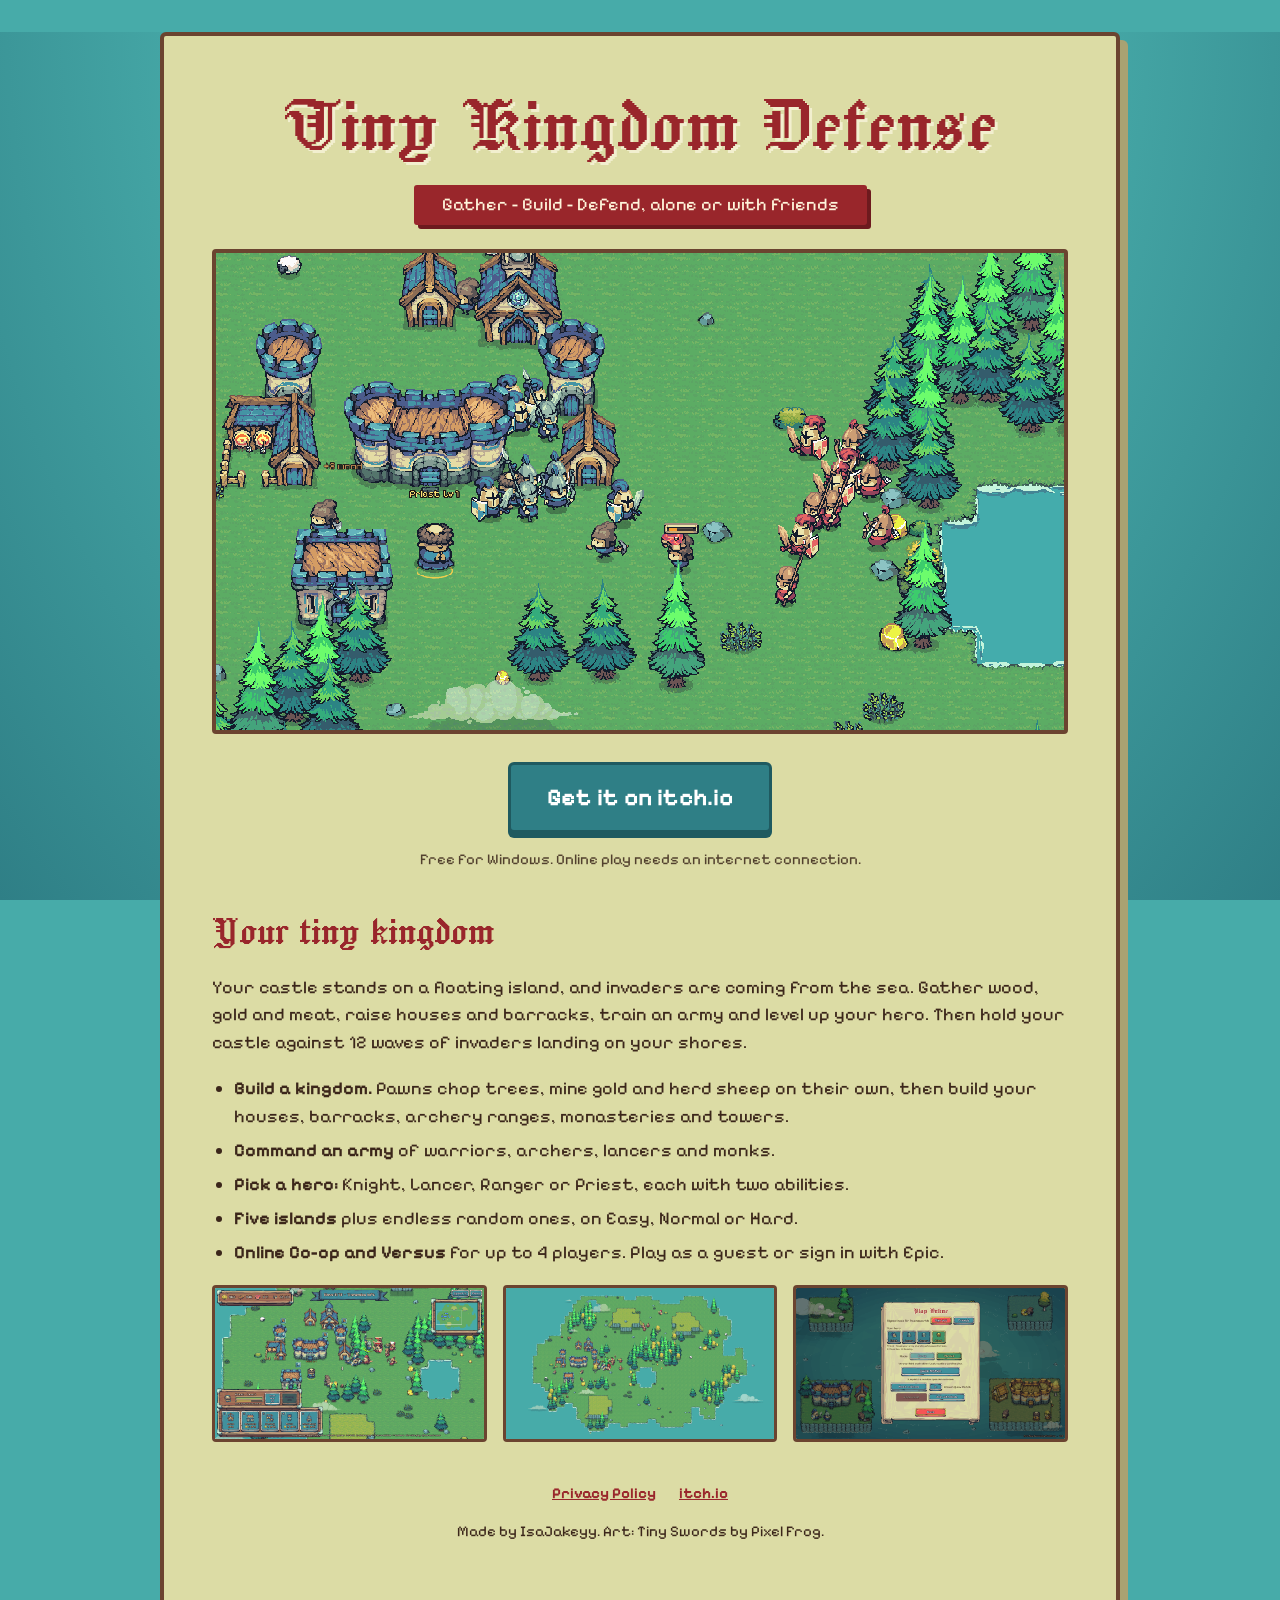
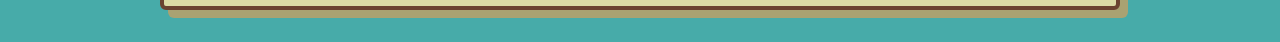
==== index.html @ abd17a8c "Add files via upload" ====
<!doctype html>
<html lang="en">
<head>
	<meta charset="utf-8">
	<meta name="viewport" content="width=device-width, initial-scale=1">
	<title>Tiny Kingdom Defense</title>
	<meta name="description" content="Gather, build and defend your island castle against waves of invaders, alone or with friends. A pixel-art castle defense game for Windows.">
	<link rel="icon" href="favicon.ico">
	<link rel="preconnect" href="https://fonts.googleapis.com">
	<link rel="preconnect" href="https://fonts.gstatic.com" crossorigin>
	<link href="https://fonts.googleapis.com/css2?family=Jacquard+24&family=Pixelify+Sans:wght@400;700&display=swap" rel="stylesheet">
	<link rel="stylesheet" href="style.css">
</head>
<body>
<main class="scroll">
	<h1>Tiny Kingdom Defense</h1>
	<span class="ribbon">Gather - Build - Defend, alone or with friends</span>

	<img class="hero" src="images/gameplay.gif" width="960" height="540" alt="Blue soldiers and red invaders clash next to a castle on a grassy island">

	<div class="cta">
		<a class="button" href="https://isajakeyy.itch.io/tiny-kingdom-defense">Get it on itch.io</a>
		<p class="small">Free for Windows. Online play needs an internet connection.</p>
	</div>

	<h2>Your tiny kingdom</h2>
	<p>Your castle stands on a floating island, and invaders are coming from the sea. Gather wood, gold and meat,
	raise houses and barracks, train an army and level up your hero. Then hold your castle against 12 waves of
	invaders landing on your shores.</p>
	<ul>
		<li><strong>Build a kingdom.</strong> Pawns chop trees, mine gold and herd sheep on their own, then build your houses, barracks, archery ranges, monasteries and towers.</li>
		<li><strong>Command an army</strong> of warriors, archers, lancers and monks.</li>
		<li><strong>Pick a hero:</strong> Knight, Lancer, Ranger or Priest, each with two abilities.</li>
		<li><strong>Five islands</strong> plus endless random ones, on Easy, Normal or Hard.</li>
		<li><strong>Online Co-op and Versus</strong> for up to 4 players. Play as a guest or sign in with Epic.</li>
	</ul>

	<div class="shots">
		<img src="images/battle.png" width="1920" height="1080" alt="A built-up base fighting off a wave">
		<img src="images/island.png" width="1920" height="1080" alt="A whole island seen from above">
		<img src="images/online.png" width="1920" height="1080" alt="The Play Online menu">
	</div>

	<footer>
		<a href="privacy.html">Privacy Policy</a>
		<a href="https://isajakeyy.itch.io/tiny-kingdom-defense">itch.io</a>
		<p>Made by IsaJakeyy. Art: Tiny Swords by Pixel Frog.</p>
	</footer>
</main>
</body>
</html>
---- style.css ----
/* Tiny Kingdom Defense website. Colours match the game and the itch.io page. */
:root {
	--sea: #47aba9;
	--sea-deep: #2f7f86;
	--parchment: #dcdca5;
	--parchment-dark: #a9a272;
	--ink: #3b261a;
	--red: #99262b;
	--wood: #6b4430;
}
* { box-sizing: border-box; }
html { background: var(--sea); }
body {
	margin: 0;
	background: radial-gradient(ellipse at top, #5bbcb9 0%, var(--sea) 45%, var(--sea-deep) 100%) fixed;
	color: var(--ink);
	font: 18px/1.55 "Pixelify Sans", system-ui, sans-serif;
	min-height: 100vh;
}
.scroll {
	max-width: 960px;
	margin: 32px auto;
	padding: 40px 48px 48px;
	background: var(--parchment);
	border: 4px solid var(--wood);
	border-radius: 6px;
	box-shadow: 8px 8px 0 var(--parchment-dark), 0 0 0 4px var(--parchment) inset;
}
@media (max-width: 1000px) { .scroll { margin: 16px; padding: 24px 20px 32px; } }
h1, h2 {
	font-family: "Jacquard 24", Georgia, serif;
	font-weight: 400;
	color: var(--red);
	line-height: 1.1;
	margin: 0 0 12px;
}
h1 { font-size: clamp(48px, 9vw, 88px); text-align: center; text-shadow: 3px 3px 0 #f2efcf; }
h2 { font-size: 44px; margin-top: 36px; }
h3 { color: var(--red); margin: 24px 0 6px; font-size: 20px; }
.ribbon {
	display: block;
	width: fit-content;
	margin: 0 auto 24px;
	padding: 6px 28px;
	background: var(--red);
	color: #fff6dc;
	border-radius: 3px;
	box-shadow: 4px 4px 0 #6d1a1e;
	text-align: center;
}
a { color: var(--red); font-weight: 700; }
a:hover { color: #c0333a; }
.hero { display: block; width: 100%; height: auto; border: 4px solid var(--wood); border-radius: 4px; image-rendering: pixelated; }
.cta { text-align: center; margin: 28px 0 8px; }
.button {
	display: inline-block;
	padding: 14px 36px;
	background: var(--sea-deep);
	color: #fff;
	text-decoration: none;
	font-size: 24px;
	border: 3px solid #1f5a60;
	border-radius: 6px;
	box-shadow: 0 5px 0 #1f5a60;
}
.button:hover { background: #3a9097; color: #fff; }
.small { font-size: 15px; opacity: 0.85; }
ul { padding-left: 22px; }
li { margin: 6px 0; }
.shots { display: grid; grid-template-columns: repeat(auto-fit, minmax(260px, 1fr)); gap: 16px; margin-top: 16px; }
.shots img { width: 100%; height: auto; border: 3px solid var(--wood); border-radius: 4px; }
footer { text-align: center; margin-top: 40px; font-size: 15px; }
footer a { margin: 0 10px; }
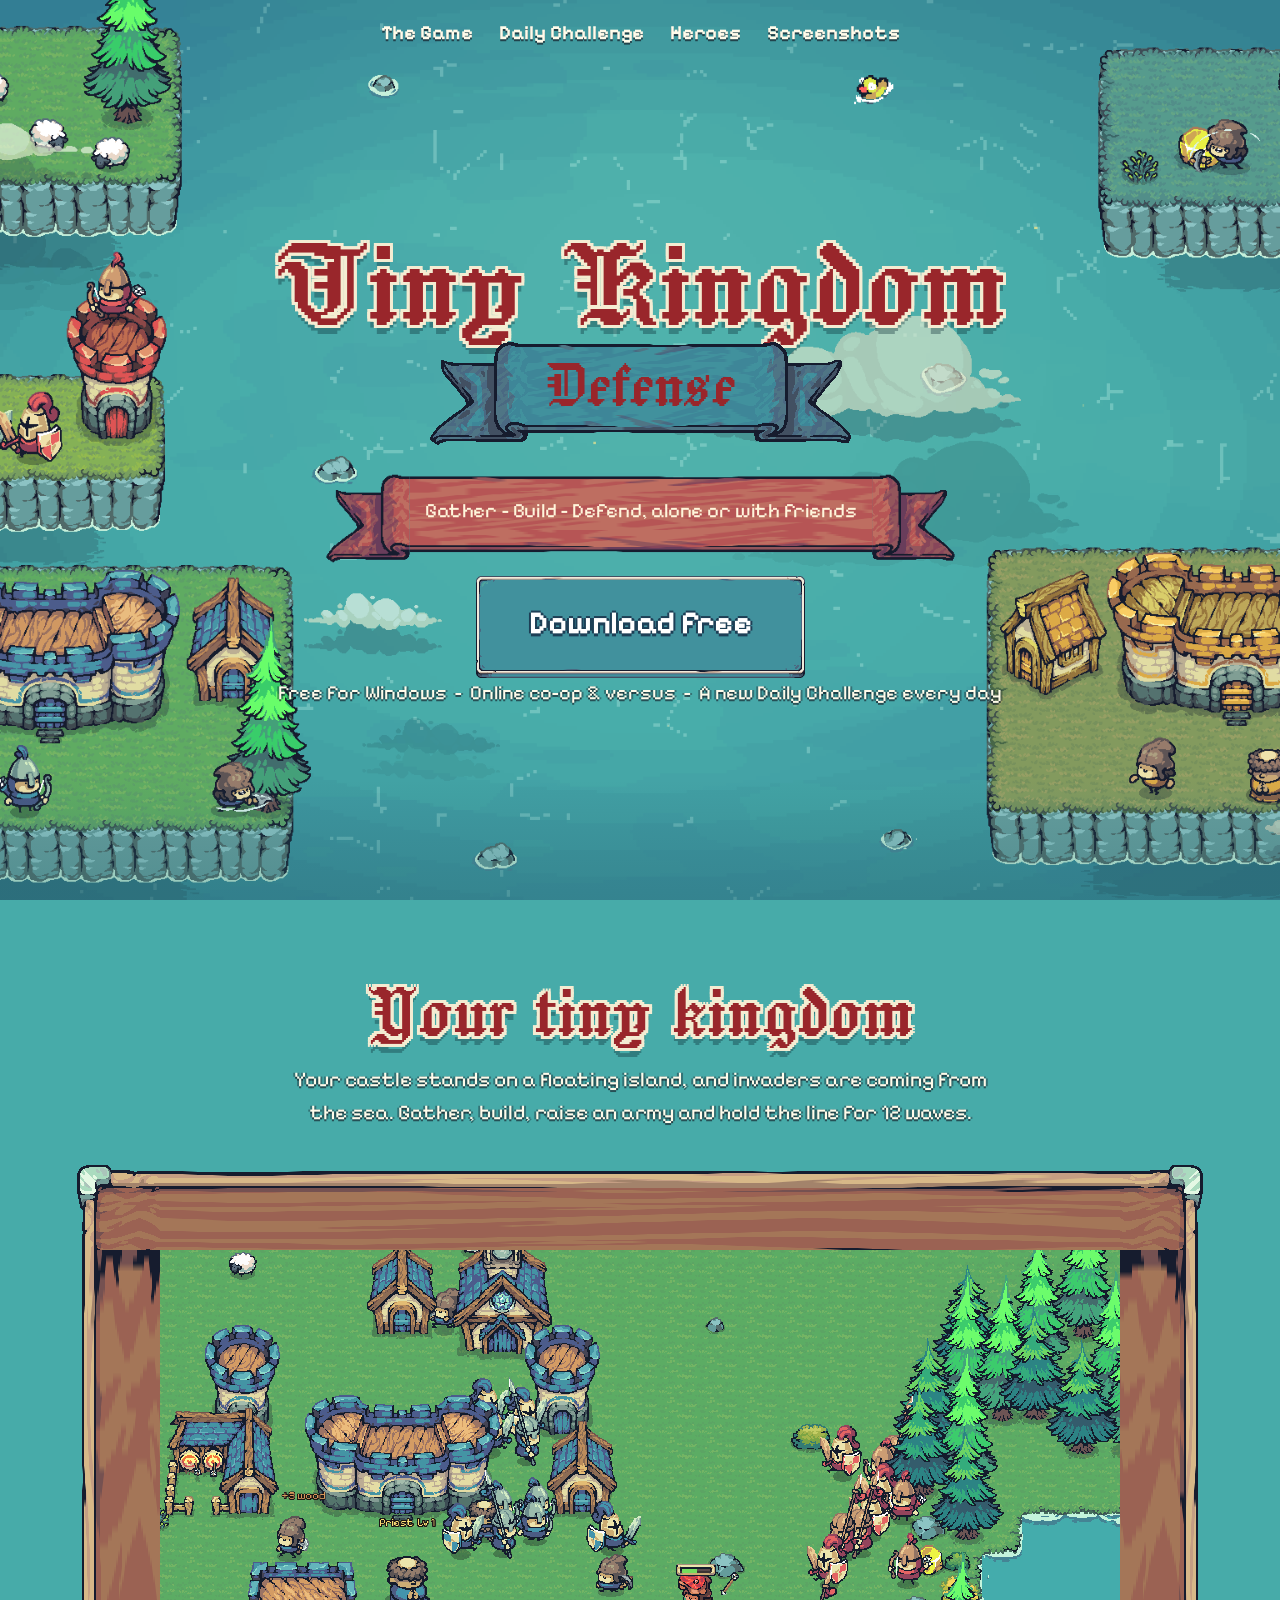
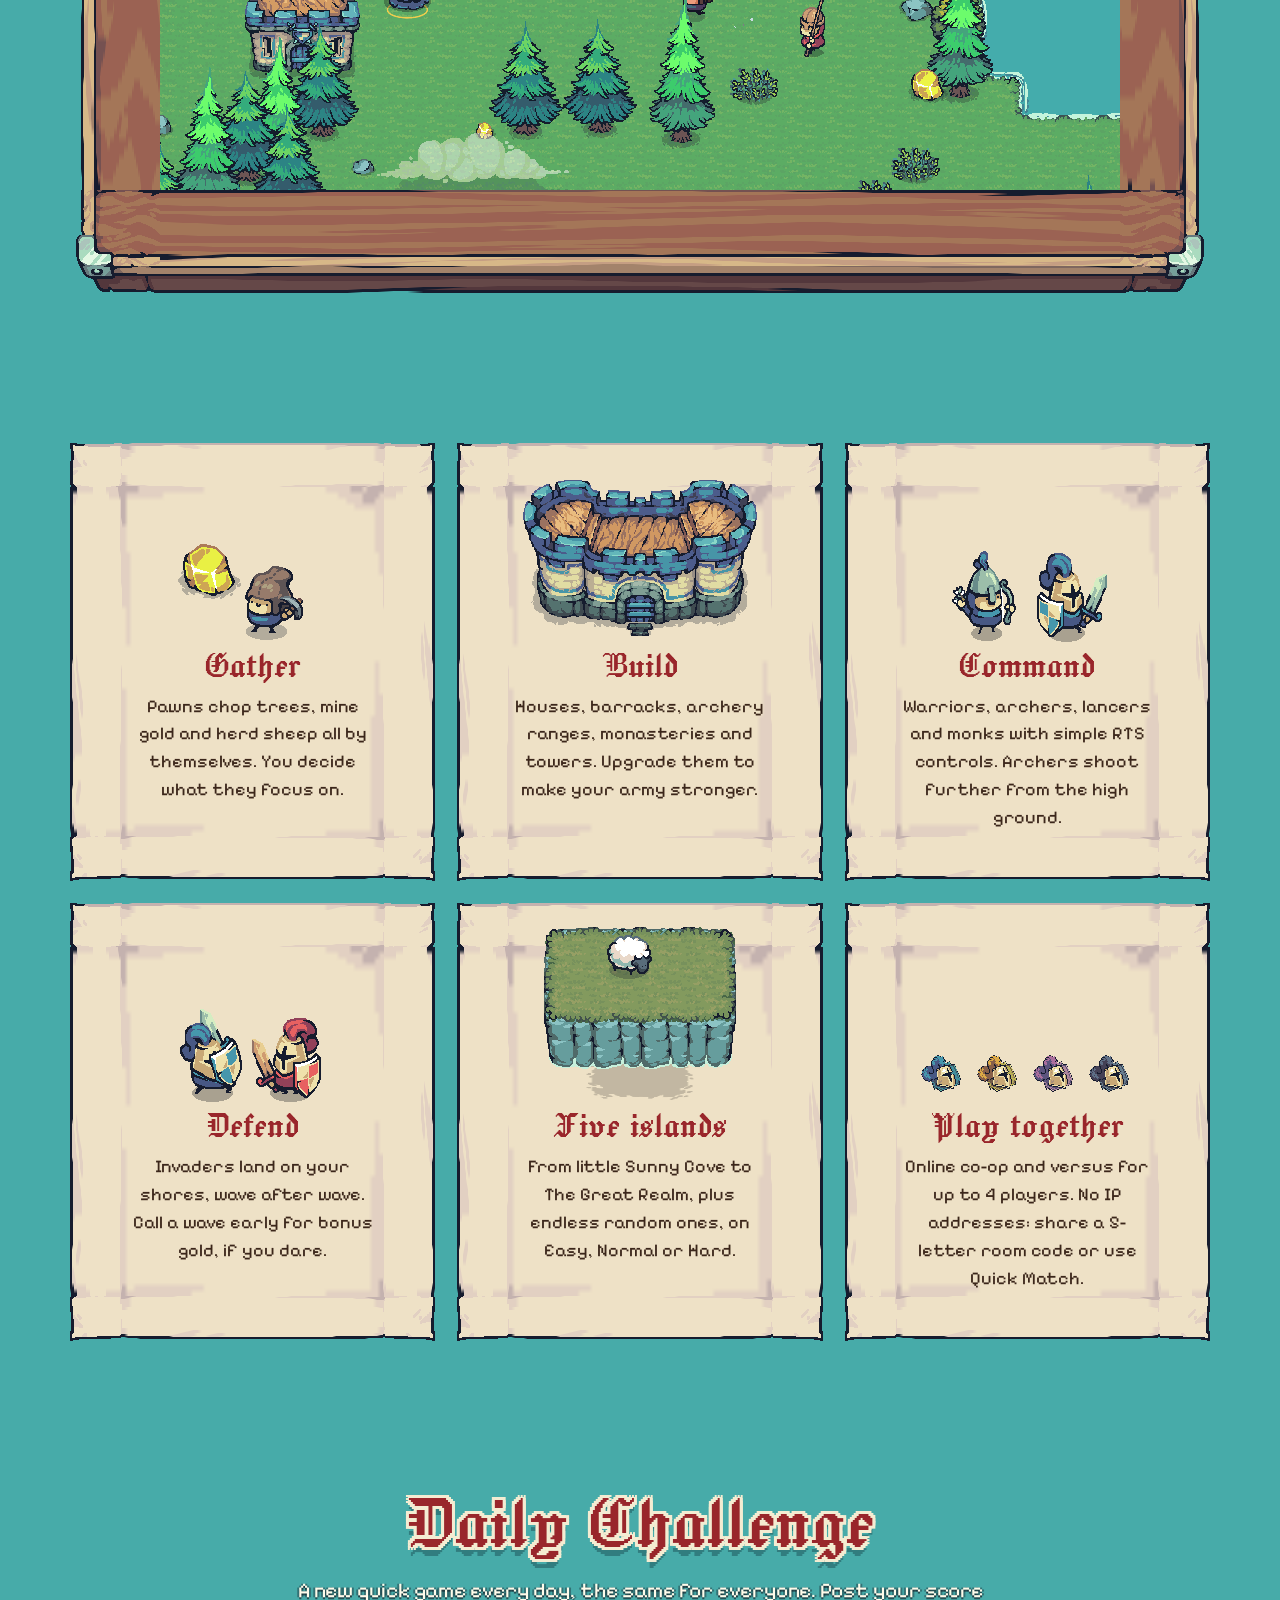
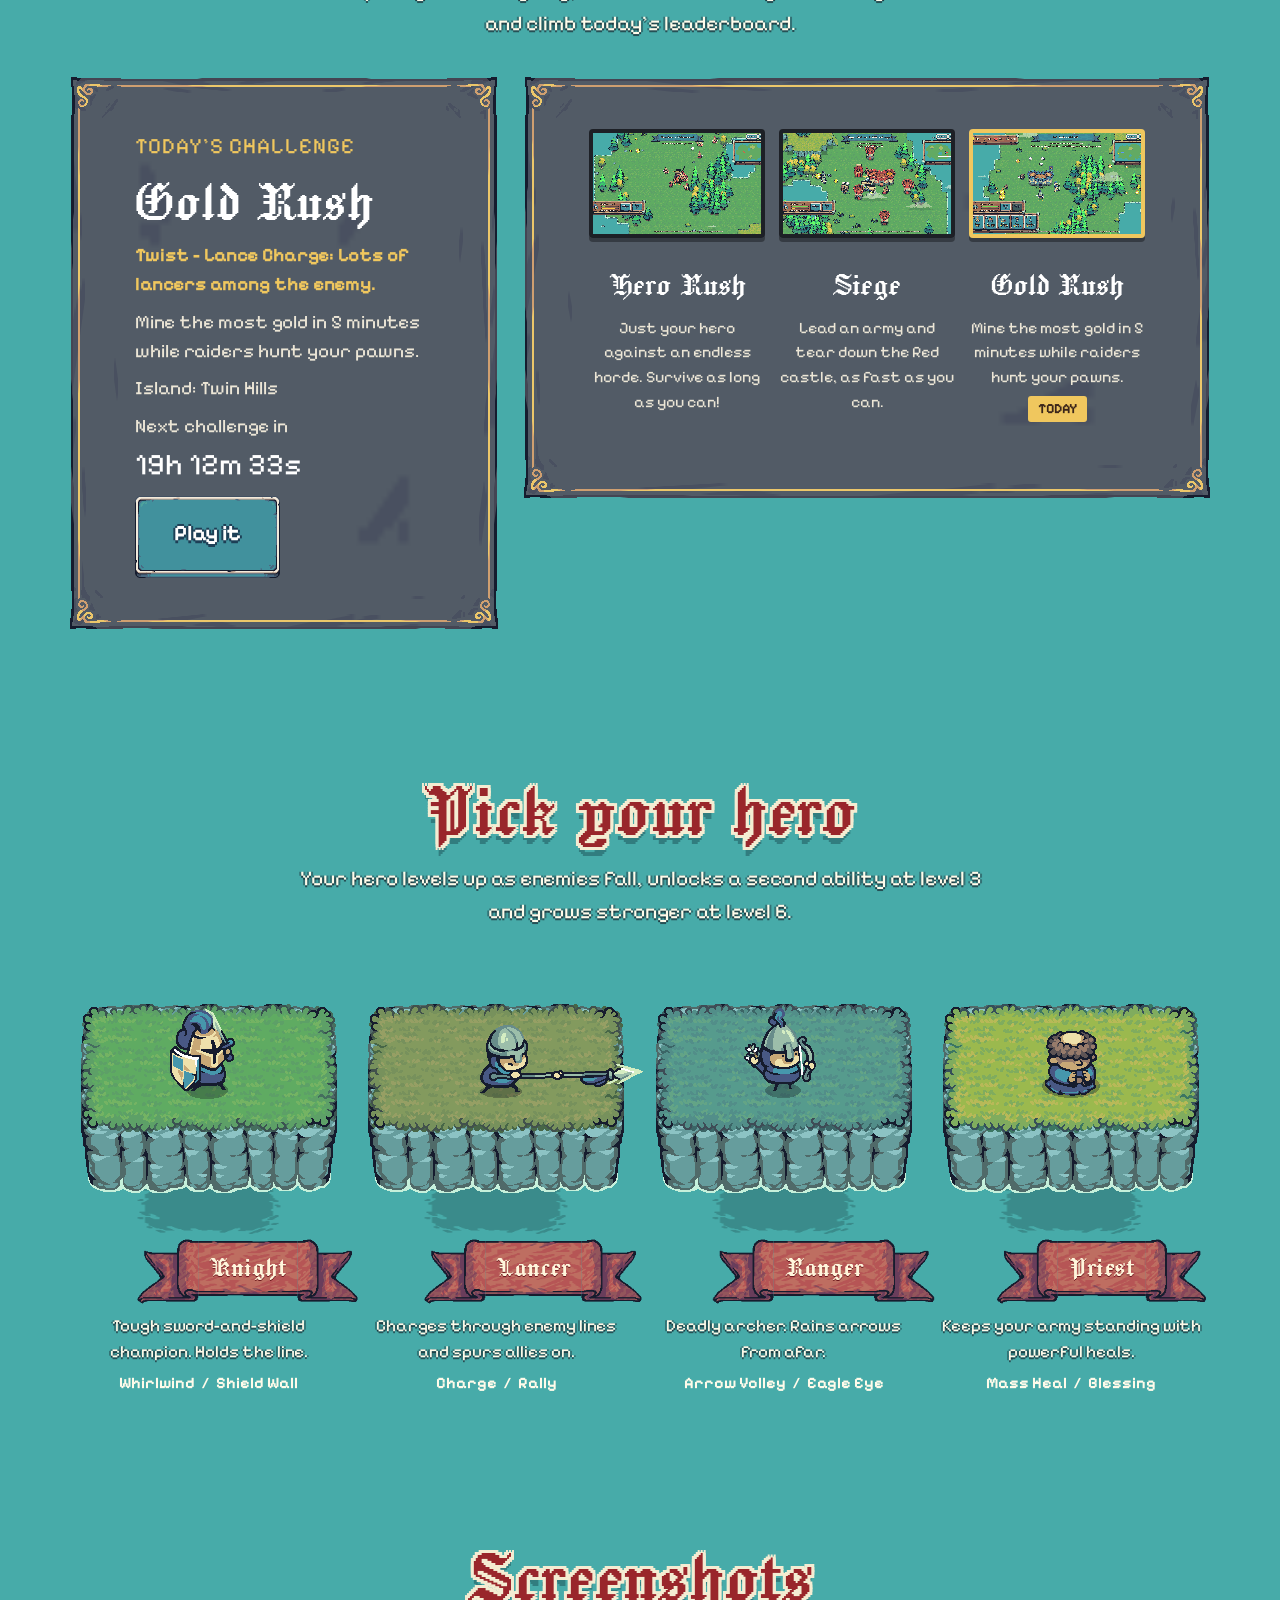
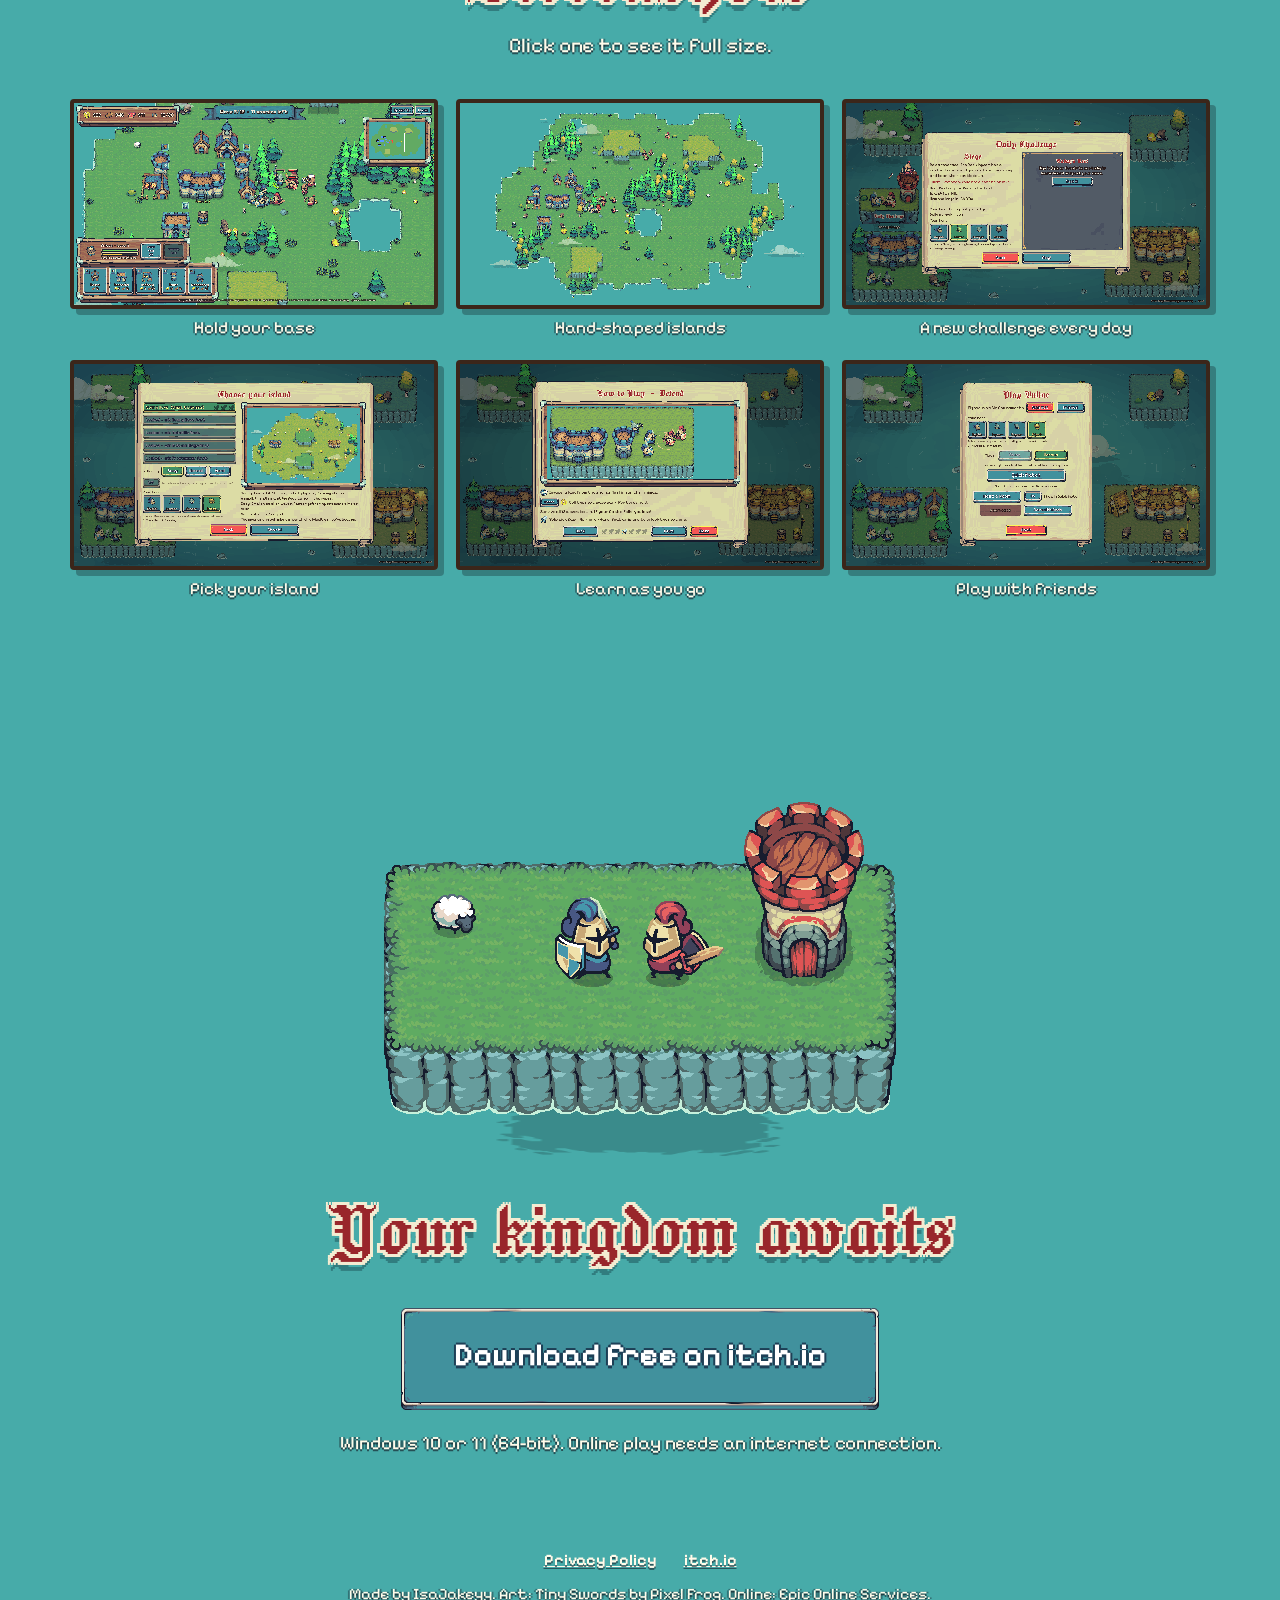
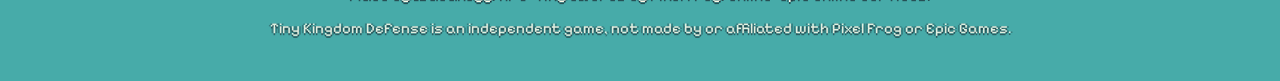
==== commit c85d27bf: "Add files via upload" ====
--- a/index.html
+++ b/index.html
@@ -4,7 +4,10 @@
 	<meta charset="utf-8">
 	<meta name="viewport" content="width=device-width, initial-scale=1">
 	<title>Tiny Kingdom Defense</title>
-	<meta name="description" content="Gather, build and defend your island castle against waves of invaders, alone or with friends. A pixel-art castle defense game for Windows.">
+	<meta name="description" content="Gather, build and defend your island castle against waves of invaders, alone or with friends. A free pixel-art castle defense game for Windows, with online co-op, versus and a new Daily Challenge every day.">
+	<meta property="og:title" content="Tiny Kingdom Defense">
+	<meta property="og:description" content="Gather, build and defend your island castle, alone or with friends. Free for Windows.">
+	<meta property="og:image" content="https://tinykingdomdefense.crabdance.com/images/shots/02_battle.png">
 	<link rel="icon" href="favicon.ico">
 	<link rel="preconnect" href="https://fonts.googleapis.com">
 	<link rel="preconnect" href="https://fonts.gstatic.com" crossorigin>
@@ -12,40 +15,332 @@
 	<link rel="stylesheet" href="style.css">
 </head>
 <body>
-<main class="scroll">
-	<h1>Tiny Kingdom Defense</h1>
-	<span class="ribbon">Gather - Build - Defend, alone or with friends</span>
-
-	<img class="hero" src="images/gameplay.gif" width="960" height="540" alt="Blue soldiers and red invaders clash next to a castle on a grassy island">
-
-	<div class="cta">
-		<a class="button" href="https://isajakeyy.itch.io/tiny-kingdom-defense">Get it on itch.io</a>
-		<p class="small">Free for Windows. Online play needs an internet connection.</p>
-	</div>
-
-	<h2>Your tiny kingdom</h2>
-	<p>Your castle stands on a floating island, and invaders are coming from the sea. Gather wood, gold and meat,
-	raise houses and barracks, train an army and level up your hero. Then hold your castle against 12 waves of
-	invaders landing on your shores.</p>
-	<ul>
-		<li><strong>Build a kingdom.</strong> Pawns chop trees, mine gold and herd sheep on their own, then build your houses, barracks, archery ranges, monasteries and towers.</li>
-		<li><strong>Command an army</strong> of warriors, archers, lancers and monks.</li>
-		<li><strong>Pick a hero:</strong> Knight, Lancer, Ranger or Priest, each with two abilities.</li>
-		<li><strong>Five islands</strong> plus endless random ones, on Easy, Normal or Hard.</li>
-		<li><strong>Online Co-op and Versus</strong> for up to 4 players. Play as a guest or sign in with Epic.</li>
-	</ul>
-
-	<div class="shots">
-		<img src="images/battle.png" width="1920" height="1080" alt="A built-up base fighting off a wave">
-		<img src="images/island.png" width="1920" height="1080" alt="A whole island seen from above">
-		<img src="images/online.png" width="1920" height="1080" alt="The Play Online menu">
-	</div>
-
-	<footer>
-		<a href="privacy.html">Privacy Policy</a>
-		<a href="https://isajakeyy.itch.io/tiny-kingdom-defense">itch.io</a>
-		<p>Made by IsaJakeyy. Art: Tiny Swords by Pixel Frog.</p>
-	</footer>
+
+<!-- ============================================================ hero -->
+<header class="hero">
+	<nav class="topnav" aria-label="Sections">
+		<a href="#game">The Game</a>
+		<a href="#daily">Daily Challenge</a>
+		<a href="#heroes">Heroes</a>
+		<a href="#screens">Screenshots</a>
+	</nav>
+	<div class="clouds" aria-hidden="true">
+		<img class="cloud c1" src="images/pack/cloud1.png" width="576" height="256" alt="">
+		<img class="cloud c2" src="images/pack/cloud3.png" width="576" height="256" alt="">
+		<img class="cloud c3" src="images/pack/cloud5.png" width="576" height="256" alt="">
+	</div>
+	<div class="hero-inner">
+		<h1 class="logo">
+			<span class="logo-top title-text">Tiny Kingdom</span>
+			<span class="ribbon-blue logo-sub">Defense</span>
+		</h1>
+		<p class="ribbon-red tagline">Gather - Build - Defend<span class="opt">, alone or with friends</span></p>
+		<div class="cta-row">
+			<a class="btn" href="https://isajakeyy.itch.io/tiny-kingdom-defense">Download free</a>
+		</div>
+		<p class="hero-note light-text">Free for Windows &nbsp;-&nbsp; Online co-op &amp; versus &nbsp;-&nbsp; A new Daily Challenge every day</p>
+	</div>
+</header>
+
+<main>
+<!-- ============================================================ trailer -->
+<section id="game" class="trailer">
+	<div class="wrap">
+		<div class="section-title">
+			<h2 class="title-text">Your tiny kingdom</h2>
+			<p class="light-text">Your castle stands on a floating island, and invaders are coming from the sea.
+			Gather, build, raise an army and hold the line for 12 waves.</p>
+		</div>
+		<div class="wood">
+			<img src="images/gameplay.gif" width="960" height="540" alt="Blue soldiers and red invaders clash next to a castle on a grassy island">
+		</div>
+	</div>
+</section>
+
+<!-- ============================================================ features -->
+<section>
+	<div class="wrap features">
+		<article class="paper feature">
+			<div class="art">
+				<img src="images/pack/gold_stone.png" width="128" height="128" alt="" style="margin-right:-100px">
+				<i class="sp flip" style="--img:url(images/pack/pawn_mine.png); --n:6; --w:192px; --h:192px; --t:0.7s; margin-bottom:-56px"></i>
+			</div>
+			<h3>Gather</h3>
+			<p>Pawns chop trees, mine gold and herd sheep all by themselves. You decide what they focus on.</p>
+		</article>
+		<article class="paper feature">
+			<div class="art"><img src="images/pack/castle_blue.png" width="240" height="192" alt="A blue castle"></div>
+			<h3>Build</h3>
+			<p>Houses, barracks, archery ranges, monasteries and towers. Upgrade them to make your army stronger.</p>
+		</article>
+		<article class="paper feature">
+			<div class="art">
+				<i class="sp" style="--img:url(images/pack/archer_shoot.png); --n:8; --w:192px; --h:192px; --t:1s; margin-bottom:-56px"></i>
+				<i class="sp" style="--img:url(images/pack/knight_idle.png); --n:8; --w:192px; --h:192px; --t:1s; margin:0 0 -56px -90px"></i>
+			</div>
+			<h3>Command</h3>
+			<p>Warriors, archers, lancers and monks with simple RTS controls. Archers shoot further from the high ground.</p>
+		</article>
+		<article class="paper feature">
+			<div class="art">
+				<i class="sp" style="--img:url(images/pack/knight_guard.png); --n:6; --w:192px; --h:192px; --t:0.8s; margin-bottom:-56px"></i>
+				<i class="sp flip" style="--img:url(images/pack/red_run.png); --n:6; --w:192px; --h:192px; --t:0.6s; margin:0 0 -56px -100px"></i>
+			</div>
+			<h3>Defend</h3>
+			<p>Invaders land on your shores, wave after wave. Call a wave early for bonus gold, if you dare.</p>
+		</article>
+		<article class="paper feature">
+			<div class="art">
+				<div class="isle" style="--bob:-1s">
+					<img class="ground" src="images/pack/island_small_autumn.png" width="256" height="232" alt="" style="width:192px;height:auto">
+					<i class="sp on" style="--img:url(images/pack/sheep.png); --n:12; --w:128px; --h:128px; --t:1.6s; --x:45%; --y:96px"></i>
+				</div>
+			</div>
+			<h3>Five islands</h3>
+			<p>From little Sunny Cove to The Great Realm, plus endless random ones, on Easy, Normal or Hard.</p>
+		</article>
+		<article class="paper feature">
+			<div class="art avatars">
+				<img src="images/pack/avatar_01.png" width="256" height="256" alt="Blue player">
+				<img src="images/pack/avatar_11.png" width="256" height="256" alt="Yellow player">
+				<img src="images/pack/avatar_16.png" width="256" height="256" alt="Purple player">
+				<img src="images/pack/avatar_21.png" width="256" height="256" alt="Black player">
+			</div>
+			<h3>Play together</h3>
+			<p>Online co-op and versus for up to 4 players. No IP addresses: share a 5-letter room code or use Quick Match.</p>
+		</article>
+	</div>
+</section>
+
+<!-- ============================================================ daily challenge -->
+<section id="daily">
+	<div class="wrap">
+		<div class="section-title">
+			<h2 class="title-text">Daily Challenge</h2>
+			<p class="light-text">A new quick game every day, the same for everyone. Post your score and climb today's leaderboard.</p>
+		</div>
+		<div class="daily">
+			<div class="slate today">
+				<h3>TODAY'S CHALLENGE</h3>
+				<div class="mode" id="today-mode">Hero Rush</div>
+				<p class="twist" id="today-twist"></p>
+				<p id="today-desc"></p>
+				<p id="today-island"></p>
+				<p>Next challenge in<br><span class="count" id="today-count">--:--:--</span></p>
+				<a class="btn small-btn" href="https://isajakeyy.itch.io/tiny-kingdom-defense">Play it</a>
+			</div>
+			<div class="slate">
+				<div class="modes">
+					<figure class="mode-card" data-mode="hero" style="margin:0">
+						<button type="button" data-full="images/shots/11_hero_rush.png" data-caption="Hero Rush: just your hero against an endless horde.">
+							<img class="shot" src="images/shots/11_hero_rush.png" width="1920" height="1080" alt="Hero Rush: a knight surrounded by red invaders">
+						</button>
+						<h4>Hero Rush</h4>
+						<p>Just your hero against an endless horde. Survive as long as you can!</p>
+						<span class="today-tag">TODAY</span>
+					</figure>
+					<figure class="mode-card" data-mode="siege" style="margin:0">
+						<button type="button" data-full="images/shots/09_siege.png" data-caption="Siege: lead an army and tear down the Red kingdom's castle.">
+							<img class="shot" src="images/shots/09_siege.png" width="1920" height="1080" alt="Siege: a blue army attacking a burning red castle">
+						</button>
+						<h4>Siege</h4>
+						<p>Lead an army and tear down the Red castle, as fast as you can.</p>
+						<span class="today-tag">TODAY</span>
+					</figure>
+					<figure class="mode-card" data-mode="gold" style="margin:0">
+						<button type="button" data-full="images/shots/12_gold_rush.png" data-caption="Gold Rush: mine the most gold in 5 minutes while raiders hunt your pawns.">
+							<img class="shot" src="images/shots/12_gold_rush.png" width="1920" height="1080" alt="Gold Rush: pawns mining while raiders land">
+						</button>
+						<h4>Gold Rush</h4>
+						<p>Mine the most gold in 5 minutes while raiders hunt your pawns.</p>
+						<span class="today-tag">TODAY</span>
+					</figure>
+				</div>
+			</div>
+		</div>
+	</div>
+</section>
+
+<!-- ============================================================ heroes -->
+<section id="heroes">
+	<div class="wrap">
+		<div class="section-title">
+			<h2 class="title-text">Pick your hero</h2>
+			<p class="light-text">Your hero levels up as enemies fall, unlocks a second ability at level 3 and grows stronger at level 6.</p>
+		</div>
+		<div class="heroes">
+			<div class="hero-card">
+				<div class="isle" style="--bob:0s">
+					<img class="ground" src="images/pack/island_small_green.png" width="256" height="232" alt="">
+					<i class="sp on" style="--img:url(images/pack/knight_attack.png); --n:4; --w:192px; --h:192px; --t:0.6s; --x:50%; --y:150px"></i>
+				</div>
+				<div class="ribbon-red ribbon-small name">Knight</div>
+				<p class="light-text">Tough sword-and-shield champion. Holds the line.</p>
+				<p class="abil">Whirlwind &nbsp;/&nbsp; Shield Wall</p>
+			</div>
+			<div class="hero-card">
+				<div class="isle" style="--bob:-1.1s">
+					<img class="ground" src="images/pack/island_small_autumn.png" width="256" height="232" alt="">
+					<i class="sp on" style="--img:url(images/pack/lancer_attack.png); --n:3; --w:320px; --h:320px; --t:0.6s; --x:50%; --y:216px"></i>
+				</div>
+				<div class="ribbon-red ribbon-small name">Lancer</div>
+				<p class="light-text">Charges through enemy lines and spurs allies on.</p>
+				<p class="abil">Charge &nbsp;/&nbsp; Rally</p>
+			</div>
+			<div class="hero-card">
+				<div class="isle" style="--bob:-2.2s">
+					<img class="ground" src="images/pack/island_small_teal.png" width="256" height="232" alt="">
+					<i class="sp on" style="--img:url(images/pack/archer_shoot.png); --n:8; --w:192px; --h:192px; --t:1s; --x:50%; --y:150px"></i>
+				</div>
+				<div class="ribbon-red ribbon-small name">Ranger</div>
+				<p class="light-text">Deadly archer. Rains arrows from afar.</p>
+				<p class="abil">Arrow Volley &nbsp;/&nbsp; Eagle Eye</p>
+			</div>
+			<div class="hero-card">
+				<div class="isle" style="--bob:-3.3s">
+					<img class="ground" src="images/pack/island_small_sand.png" width="256" height="232" alt="">
+					<i class="sp on" style="--img:url(images/pack/monk_heal.png); --n:11; --w:192px; --h:192px; --t:1.4s; --x:50%; --y:152px"></i>
+				</div>
+				<div class="ribbon-red ribbon-small name">Priest</div>
+				<p class="light-text">Keeps your army standing with powerful heals.</p>
+				<p class="abil">Mass Heal &nbsp;/&nbsp; Blessing</p>
+			</div>
+		</div>
+	</div>
+</section>
+
+<!-- ============================================================ screenshots -->
+<section id="screens">
+	<div class="wrap">
+		<div class="section-title">
+			<h2 class="title-text">Screenshots</h2>
+			<p class="light-text">Click one to see it full size.</p>
+		</div>
+		<div class="gallery">
+			<figure style="margin:0"><button type="button" data-full="images/shots/02_battle.png" data-caption="Hold your base against the invaders.">
+				<img src="images/shots/02_battle.png" width="1920" height="1080" alt="A built-up base fighting off a wave"></button>
+				<figcaption class="light-text">Hold your base</figcaption></figure>
+			<figure style="margin:0"><button type="button" data-full="images/shots/04_island_overview.png" data-caption="A whole island from above.">
+				<img src="images/shots/04_island_overview.png" width="1920" height="1080" alt="A whole island seen from above"></button>
+				<figcaption class="light-text">Hand-shaped islands</figcaption></figure>
+			<figure style="margin:0"><button type="button" data-full="images/shots/08_daily_challenge.png" data-caption="The Daily Challenge: today's mode, twist and leaderboard.">
+				<img src="images/shots/08_daily_challenge.png" width="1920" height="1080" alt="The Daily Challenge panel with today's mode and leaderboard"></button>
+				<figcaption class="light-text">A new challenge every day</figcaption></figure>
+			<figure style="margin:0"><button type="button" data-full="images/shots/05_island_picker.png" data-caption="Pick an island and a difficulty.">
+				<img src="images/shots/05_island_picker.png" width="1920" height="1080" alt="The island picker"></button>
+				<figcaption class="light-text">Pick your island</figcaption></figure>
+			<figure style="margin:0"><button type="button" data-full="images/shots/06_how_to_play.png" data-caption="An animated How to Play guide.">
+				<img src="images/shots/06_how_to_play.png" width="1920" height="1080" alt="The How to Play guide"></button>
+				<figcaption class="light-text">Learn as you go</figcaption></figure>
+			<figure style="margin:0"><button type="button" data-full="images/shots/07_play_online.png" data-caption="Play online: room codes, Quick Match and Epic friends.">
+				<img src="images/shots/07_play_online.png" width="1920" height="1080" alt="The Play Online menu"></button>
+				<figcaption class="light-text">Play with friends</figcaption></figure>
+		</div>
+	</div>
+</section>
+
+<!-- ============================================================ finale -->
+<section class="finale">
+	<div class="wrap">
+		<div class="isle" aria-hidden="true">
+			<img class="ground" src="images/pack/island_wide_green.png" width="512" height="296" alt="">
+			<img class="on" src="images/pack/tower_red.png" width="128" height="256" alt="" style="--x:420px; --y:150px">
+			<i class="sp on" style="--img:url(images/pack/sheep.png); --n:12; --w:128px; --h:128px; --t:1.6s; --x:70px; --y:120px"></i>
+			<i class="sp on" style="--img:url(images/pack/knight_attack.png); --n:4; --w:192px; --h:192px; --t:0.55s; --x:210px; --y:180px"></i>
+			<i class="sp on flip" style="--img:url(images/pack/red_attack.png); --n:4; --w:192px; --h:192px; --t:0.55s; --d:-0.27s; --x:285px; --y:180px"></i>
+		</div>
+		<div class="section-title" style="margin-top:20px">
+			<h2 class="title-text">Your kingdom awaits</h2>
+		</div>
+		<a class="btn" href="https://isajakeyy.itch.io/tiny-kingdom-defense">Download free on itch.io</a>
+		<p class="light-text">Windows 10 or 11 (64-bit). Online play needs an internet connection.</p>
+	</div>
+</section>
 </main>
+
+<footer>
+	<a href="privacy.html">Privacy Policy</a>
+	<a href="https://isajakeyy.itch.io/tiny-kingdom-defense">itch.io</a>
+	<p class="light-text">Made by IsaJakeyy. Art: Tiny Swords by Pixel Frog. Online: Epic Online Services.</p>
+	<p class="light-text small">Tiny Kingdom Defense is an independent game, not made by or affiliated with Pixel Frog or Epic Games.</p>
+</footer>
+
+<dialog class="lightbox" id="lightbox" aria-label="Screenshot">
+	<form method="dialog"><button type="submit" style="all:unset;cursor:zoom-out;display:block">
+		<img id="lightbox-img" src="" alt="">
+		<p id="lightbox-cap"></p>
+	</button></form>
+</dialog>
+
+<script>
+// ---- Today's Daily Challenge: the same maths as the game (scripts/game.gd), so it always matches.
+(function () {
+	var EPOCH = 1793491200;  // day 0 = 2026-11-01 UTC
+	var MODES = [
+		{id: "hero", name: "Hero Rush", desc: "Just your hero against an endless horde. Survive as long as you can!"},
+		{id: "siege", name: "Siege", desc: "Lead an army and tear down the Red kingdom's castle, as fast as you can."},
+		{id: "gold", name: "Gold Rush", desc: "Mine the most gold in 5 minutes while raiders hunt your pawns."}
+	];
+	var TWISTS = [  // same order as Game.DAILY_TWISTS
+		{name: "Swift Foes", desc: "Every enemy runs 30% faster.", modes: ["hero", "siege", "gold"]},
+		{name: "Iron Horde", desc: "Fewer enemies, but each one is much tougher.", modes: ["hero", "siege", "gold"]},
+		{name: "Arrow Storm", desc: "Almost every enemy is an archer.", modes: ["hero", "siege", "gold"]},
+		{name: "Lance Charge", desc: "Lots of lancers among the enemy.", modes: ["hero", "siege", "gold"]},
+		{name: "The Horde", desc: "Twice as many enemies, but they are weaker.", modes: ["hero", "siege", "gold"]},
+		{name: "Glass Castle", desc: "Your castle has half its health.", siege: "The Red castle has half its health. Be quick!", modes: ["siege", "gold"]},
+		{name: "Boom Times", desc: "Pawns work 30% faster, but the raids are bigger.", modes: ["gold"]},
+		{name: "No Rest", desc: "The enemy attacks twice as often.", siege: "Red reinforcements arrive twice as often.", modes: ["hero", "siege", "gold"]},
+		{name: "Veteran", desc: "Your hero starts at level 4.", modes: ["hero", "siege"]}
+	];
+	var ISLANDS = ["Sunny Cove", "Twin Hills", "Autumn Ridge"];
+	function godotHash(s) {  // Godot's String.hash() (djb2, 32-bit)
+		var h = 5381;
+		for (var i = 0; i < s.length; i++) h = (Math.imul(h, 33) + s.charCodeAt(i)) >>> 0;
+		return h;
+	}
+	function mod(a, n) { return ((a % n) + n) % n; }
+	function day() { return Math.floor((Date.now() / 1000 - EPOCH) / 86400); }
+	var shown = -1;
+	function update() {
+		var d = day();
+		if (d !== shown) {
+			shown = d;
+			var seed = Math.max(1, (godotHash("tkd-daily:" + d) & 0x7fffffff) >>> 0);
+			var mode = MODES[mod(d, MODES.length)];
+			var fits = TWISTS.filter(function (t) { return t.modes.indexOf(mode.id) >= 0; });
+			var tw = fits[mod(Math.floor(seed / 7), fits.length)];
+			document.getElementById("today-mode").textContent = mode.name;
+			document.getElementById("today-twist").textContent = "Twist - " + tw.name + ": " + (tw[mode.id] || tw.desc);
+			document.getElementById("today-desc").textContent = mode.desc;
+			document.getElementById("today-island").textContent = "Island: " + ISLANDS[mod(Math.floor(seed / 13), ISLANDS.length)];
+			document.querySelectorAll(".mode-card").forEach(function (c) {
+				c.classList.toggle("is-today", c.getAttribute("data-mode") === mode.id);
+			});
+		}
+		var left = 86400 - mod(Math.floor(Date.now() / 1000) - EPOCH, 86400);
+		var hh = Math.floor(left / 3600), mm = Math.floor(left % 3600 / 60), ss = left % 60;
+		document.getElementById("today-count").textContent =
+			hh + "h " + String(mm).padStart(2, "0") + "m " + String(ss).padStart(2, "0") + "s";
+	}
+	update();
+	setInterval(update, 1000);
+})();
+
+// ---- Click a screenshot to see it full size.
+(function () {
+	var box = document.getElementById("lightbox");
+	var img = document.getElementById("lightbox-img");
+	var cap = document.getElementById("lightbox-cap");
+	document.querySelectorAll("[data-full]").forEach(function (b) {
+		b.addEventListener("click", function () {
+			img.src = b.getAttribute("data-full");
+			img.alt = b.querySelector("img").alt;
+			cap.textContent = b.getAttribute("data-caption") || "";
+			if (box.showModal) box.showModal(); else window.open(img.src);
+		});
+	});
+	box.addEventListener("click", function (e) { if (e.target === box) box.close(); });
+})();
+</script>
 </body>
 </html>
--- a/style.css
+++ b/style.css
@@ -1,73 +1,281 @@
-/* Tiny Kingdom Defense website. Colours match the game and the itch.io page. */
+/* Tiny Kingdom Defense website.
+   Every frame, button, ribbon, sprite and island is real Tiny Swords pack art (Pixel Frog),
+   stitched/rendered from the game (TinySwords/tests/web_export.tscn). Colours match the game. */
 :root {
 	--sea: #47aba9;
-	--sea-deep: #2f7f86;
+	--sea-deep: #2b7177;
+	--cream: #f4ecd2;
 	--parchment: #dcdca5;
 	--parchment-dark: #a9a272;
 	--ink: #3b261a;
 	--red: #99262b;
-	--wood: #6b4430;
+	--red-dark: #6d1a1e;
+	--gold: #f0c75e;
+	--slate-text: #ece6d6;
 }
 * { box-sizing: border-box; }
-html { background: var(--sea); }
+html { background: var(--sea); scroll-behavior: smooth; }
 body {
 	margin: 0;
-	background: radial-gradient(ellipse at top, #5bbcb9 0%, var(--sea) 45%, var(--sea-deep) 100%) fixed;
 	color: var(--ink);
-	font: 18px/1.55 "Pixelify Sans", system-ui, sans-serif;
-	min-height: 100vh;
-}
+	font: 19px/1.55 "Pixelify Sans", system-ui, sans-serif;
+	background: var(--sea) url("images/sea.png") center top / cover fixed;
+	overflow-x: hidden;
+}
+img { image-rendering: pixelated; }
+a { color: var(--red); font-weight: 700; }
+a:hover { color: #c0333a; }
+h1, h2, h3 { font-weight: 400; margin: 0; }
+
+/* ---------- pack 9-slice pieces ---------- */
+.paper {
+	border: solid transparent;
+	border-width: 44px 52px 45px 52px;
+	border-image: url("images/ui/paper.png") 44 52 45 52 fill / 44px 52px 45px 52px;
+	padding: 4px 6px;
+}
+.slate {
+	border: solid transparent;
+	border-width: 44px 55px 43px 55px;
+	border-image: url("images/ui/special.png") 44 55 43 55 fill / 44px 55px 43px 55px;
+	color: var(--slate-text);
+	padding: 8px 10px;
+}
+.wood {
+	border: solid transparent;
+	border-width: 85px 84px 103px 84px;
+	border-image: url("images/ui/wood.png") 85 84 103 84 fill / 85px 84px 103px 84px;
+}
+.ribbon-blue, .ribbon-red {
+	display: inline-block;
+	height: 103px;
+	line-height: 86px;
+	padding: 0 18px;
+	border: solid transparent;
+	border-width: 0 97px 0 98px;
+	border-image: url("images/ui/ribbon_blue.png") 0 97 0 98 fill / 0 97px 0 98px;
+	white-space: nowrap;
+}
+.ribbon-red { border-image-source: url("images/ui/ribbon_red.png"); }
+.ribbon-small { transform: scale(0.62); transform-origin: center; margin: -20px -40px; }
+
+/* Pack button, its frame drawn at exactly half size (crisp pixels, sensible height). */
+.btn {
+	display: inline-block;
+	min-width: 200px;
+	padding: 4px 30px 12px;
+	border: solid transparent;
+	border-width: 24px 23px;
+	border-image: url("images/ui/btn_blue.png") 47 45 47 45 fill / 24px 23px;
+	color: #fff;
+	text-decoration: none;
+	text-align: center;
+	font-size: 32px;
+	line-height: 1.2;
+	font-weight: 700;
+	text-shadow: 0 3px 0 #1d3f56, 2px 0 0 #1d3f56, -2px 0 0 #1d3f56, 0 -2px 0 #1d3f56;
+	transition: transform 0.12s, filter 0.12s;
+}
+.btn:hover { color: #fffbe2; filter: brightness(1.12); transform: scale(1.05); }
+.btn:active { border-image-source: url("images/ui/btn_blue_down.png"); border-image-slice: 36 50 49 50 fill; padding: 10px 30px 6px; }
+.btn.small-btn { font-size: 22px; min-width: 0; padding: 0 16px 8px; }
+.btn.red { border-image-source: url("images/ui/btn_red.png"); text-shadow: 0 3px 0 #5b1418, 2px 0 0 #5b1418, -2px 0 0 #5b1418, 0 -2px 0 #5b1418; }
+
+/* Big pixel titles: red with a cream outline, like the game's logo. */
+.title-text {
+	font-family: "Jacquard 24", Georgia, serif;
+	color: var(--red);
+	text-shadow:
+		3px 0 0 var(--cream), -3px 0 0 var(--cream), 0 3px 0 var(--cream), 0 -3px 0 var(--cream),
+		3px 3px 0 var(--cream), -3px 3px 0 var(--cream), 3px -3px 0 var(--cream), -3px -3px 0 var(--cream),
+		0 9px 0 rgba(10, 40, 48, 0.35);
+}
+.light-text { color: #fffbea; text-shadow: 0 2px 0 rgba(20, 30, 40, 0.65), 2px 0 0 rgba(20, 30, 40, 0.4), -2px 0 0 rgba(20, 30, 40, 0.4); }
+
+/* ---------- animated pack sprites ----------
+   <i class="sp" style="--img:url(...); --n:frames; --w:frame px; --h:frame px; --t:loop time"> */
+.sp {
+	display: block;
+	width: var(--w);
+	height: var(--h);
+	background: var(--img) 0 0 / calc(var(--n) * 100%) 100% no-repeat;
+	image-rendering: pixelated;
+	animation: sp var(--t, 1s) steps(var(--n), jump-none) infinite;
+	animation-delay: var(--d, 0s);
+	pointer-events: none;
+}
+@keyframes sp { to { background-position-x: 100%; } }
+.flip { transform: scaleX(-1); }
+
+/* A floating island with things standing on it. Children are placed with --x/--y (feet). */
+.isle { position: relative; display: inline-block; animation: bob 4.4s ease-in-out infinite; animation-delay: var(--bob, 0s); }
+.isle > img.ground { display: block; }
+.isle > .on { position: absolute; left: var(--x); top: var(--y); transform: translate(-50%, -100%); }
+.isle > .on.flip { transform: translate(-50%, -100%) scaleX(-1); }
+@keyframes bob { 50% { transform: translateY(-8px); } }
+
+/* ---------- hero ---------- */
+.hero {
+	position: relative;
+	min-height: clamp(640px, 100vh, 1080px);
+	display: grid;
+	place-items: center;
+	padding: 90px 16px 60px;
+	background: url("images/hero_bg.png") center / cover no-repeat;
+	overflow: hidden;
+}
+.hero::after {  /* soft fade into the page sea */
+	content: "";
+	position: absolute;
+	inset: auto 0 0 0;
+	height: 120px;
+	background: linear-gradient(transparent, rgba(43, 113, 119, 0.35));
+	pointer-events: none;
+}
+.topnav {
+	position: absolute;
+	top: 18px;
+	left: 50%;
+	transform: translateX(-50%);
+	display: flex;
+	gap: 26px;
+	z-index: 3;
+	font-size: 20px;
+}
+.topnav a { white-space: nowrap; color: #fffbea; text-decoration: none; font-weight: 700; text-shadow: 0 2px 0 rgba(20, 30, 40, 0.7); }
+.topnav a:hover { color: var(--gold); }
+.hero-inner { position: relative; z-index: 2; text-align: center; }
+.logo { display: flex; flex-direction: column; align-items: center; animation: bob 3.6s ease-in-out infinite; }
+.logo-top { font-size: clamp(64px, 11vw, 168px); line-height: 0.9; }
+.logo-sub { margin-top: -6px; font-family: "Jacquard 24", Georgia, serif; font-size: 72px; color: var(--red); }
+.tagline { margin: 22px 0 0; font-size: 24px; color: #fff6dc; transform: scale(0.85); }
+.cta-row { margin-top: 6px; }
+.hero-note { margin: 0; font-size: 20px; }
+.clouds { position: absolute; inset: 0; pointer-events: none; z-index: 1; }
+.cloud { position: absolute; left: -620px; opacity: 0.55; animation: drift linear infinite; }
+.cloud.c1 { top: 6%; animation-duration: 95s; }
+.cloud.c2 { top: 44%; animation-duration: 120s; animation-delay: -60s; }
+.cloud.c3 { top: 72%; animation-duration: 105s; animation-delay: -30s; }
+@keyframes drift { to { transform: translateX(calc(100vw + 700px)); } }
+.duck { position: absolute; z-index: 1; top: 13%; left: 62%; animation: paddle 16s ease-in-out infinite; }
+@keyframes paddle { 50% { transform: translateX(120px); } }
+
+/* ---------- page sections ---------- */
+section { position: relative; padding: 70px 16px; }
+.wrap { max-width: 1140px; margin: 0 auto; }
+.section-title { text-align: center; margin-bottom: 36px; }
+.section-title h2 { font-size: clamp(48px, 7vw, 84px); line-height: 1; }
+.section-title p { margin: 10px auto 0; max-width: 700px; font-size: 21px; }
+
+.trailer { text-align: center; }
+.trailer .wood { display: inline-block; max-width: 100%; }
+.trailer img { display: block; width: 100%; max-width: 960px; height: auto; }
+
+.features { display: grid; grid-template-columns: repeat(3, minmax(0, 1fr)); gap: 22px; }
+.feature { text-align: center; }
+.feature .art { height: 150px; display: flex; align-items: flex-end; justify-content: center; margin-bottom: 4px; }
+.feature h3 { font-family: "Jacquard 24", Georgia, serif; font-size: 40px; color: var(--red); line-height: 1; }
+.feature p { margin: 8px 0 0; font-size: 18px; }
+.avatars { display: flex; flex-wrap: wrap; gap: 4px; }
+.avatars img { width: 52px; height: 52px; }
+
+/* Daily Challenge */
+.daily { display: grid; grid-template-columns: minmax(0, 1fr) minmax(0, 1.6fr); gap: 26px; align-items: start; }
+.today h3 { color: var(--gold); font-size: 22px; letter-spacing: 1px; }
+.today .mode { font-family: "Jacquard 24", Georgia, serif; font-size: 64px; line-height: 1; color: #fff; margin: 6px 0 4px; }
+.today .twist { color: var(--gold); font-weight: 700; }
+.today p { margin: 8px 0; }
+.today .count { font-size: 30px; color: #fff; }
+.modes { display: grid; grid-template-columns: repeat(3, 1fr); gap: 14px; }
+.mode-card { text-align: center; }
+.mode-card button { all: unset; cursor: zoom-in; display: block; }
+.mode-card img.shot { width: 100%; height: auto; aspect-ratio: 16 / 10; object-fit: cover; border: 4px solid #1d2026; border-radius: 4px; box-shadow: 0 4px 0 rgba(0, 0, 0, 0.35); }
+.mode-card h4 { margin: 10px 0 2px; font-family: "Jacquard 24", Georgia, serif; font-weight: 400; font-size: 36px; color: #fff; }
+.mode-card p { margin: 0; font-size: 16px; color: var(--slate-text); }
+.mode-card.is-today img.shot { border-color: var(--gold); }
+.mode-card .today-tag { display: inline-block; margin-top: 6px; padding: 2px 10px; border-radius: 3px; background: var(--gold); color: var(--ink); font-size: 14px; font-weight: 700; visibility: hidden; }
+.mode-card.is-today .today-tag { visibility: visible; }
+
+/* Heroes */
+.heroes { display: grid; grid-template-columns: repeat(4, minmax(0, 1fr)); gap: 10px; text-align: center; }
+.hero-card .isle { margin-top: 40px; max-width: 100%; }
+.hero-card .isle > img.ground { max-width: 100%; height: auto; }
+.hero-card .name { margin: -26px auto 0; position: relative; z-index: 2; font-family: "Jacquard 24", Georgia, serif; font-size: 50px; color: #fff6dc; text-shadow: 0 3px 0 var(--red-dark); }
+.hero-card p { margin: -10px 6px 0; font-size: 17px; }
+.hero-card .abil { color: #fffbea; font-weight: 700; font-size: 16px; margin-top: 6px; }
+
+/* Screenshots */
+.gallery { display: grid; grid-template-columns: repeat(3, 1fr); gap: 18px; }
+.gallery button { all: unset; cursor: zoom-in; display: block; }
+.gallery img { display: block; width: 100%; height: auto; border: 4px solid var(--ink); border-radius: 4px; box-shadow: 6px 6px 0 rgba(20, 40, 48, 0.35); transition: transform 0.15s; }
+.gallery button:hover img, .mode-card button:hover img.shot { transform: translateY(-4px) rotate(-0.5deg); }
+.gallery figcaption { margin-top: 6px; text-align: center; font-size: 17px; }
+
+dialog.lightbox { border: 0; padding: 0; background: transparent; max-width: 96vw; }
+dialog.lightbox::backdrop { background: rgba(10, 25, 30, 0.82); }
+dialog.lightbox img { display: block; max-width: 94vw; max-height: 86vh; border: 4px solid var(--ink); border-radius: 4px; }
+dialog.lightbox p { margin: 8px 0 0; text-align: center; color: #fffbea; }
+
+/* Together */
+.together { display: grid; grid-template-columns: repeat(3, 1fr); gap: 22px; }
+
+/* Final call to action: the duel island */
+.finale { text-align: center; padding-bottom: 40px; }
+.finale .isle { margin: 120px auto 0; }
+
+footer { text-align: center; padding: 30px 16px 40px; font-size: 16px; }
+footer a { margin: 0 12px; color: #fffbea; text-shadow: 0 2px 0 rgba(20, 30, 40, 0.6); }
+footer p { margin: 10px 0 0; }
+
+/* ---------- smaller screens ---------- */
+@media (max-width: 1000px) {
+	.features, .together { grid-template-columns: 1fr 1fr; }
+	.daily { grid-template-columns: 1fr; }
+	.heroes { grid-template-columns: 1fr 1fr; row-gap: 30px; }
+	.gallery { grid-template-columns: 1fr 1fr; }
+}
+@media (max-width: 640px) {
+	body { font-size: 17px; }
+	.topnav { gap: 12px; font-size: 14px; white-space: nowrap; }
+	.features, .together, .modes, .gallery { grid-template-columns: 1fr; }
+	.logo-top { font-size: clamp(40px, 13vw, 90px); }
+	/* Ribbons at exactly half size on phones. */
+	.ribbon-blue:not(.ribbon-small), .ribbon-red:not(.ribbon-small) {
+		height: 52px;
+		line-height: 44px;
+		padding: 0 6px;
+		border-width: 0 48px 0 49px;
+		border-image-width: 0 48px 0 49px;
+	}
+	.logo-sub { font-size: 38px; }
+	.tagline { font-size: 15px; transform: none; }
+	.tagline .opt { display: none; }
+	.btn { min-width: 0; font-size: 26px; }
+	.hero-note { font-size: 16px; }
+	.wood { border-width: 42px 42px 52px 42px; border-image-width: 42px 42px 52px 42px; }
+	.paper { border-width: 30px 34px 30px 34px; border-image-width: 30px 34px 30px 34px; }
+	.slate { border-width: 30px 36px 30px 36px; border-image-width: 30px 36px 30px 36px; }
+	.heroes .isle, .finale .isle { transform: scale(0.8); }
+}
+@media (prefers-reduced-motion: reduce) {
+	*, *::before, *::after { animation: none !important; transition: none !important; }
+	html { scroll-behavior: auto; }
+}
+
+/* ---------- simple text pages (privacy policy) ---------- */
 .scroll {
 	max-width: 960px;
 	margin: 32px auto;
-	padding: 40px 48px 48px;
-	background: var(--parchment);
-	border: 4px solid var(--wood);
-	border-radius: 6px;
-	box-shadow: 8px 8px 0 var(--parchment-dark), 0 0 0 4px var(--parchment) inset;
-}
-@media (max-width: 1000px) { .scroll { margin: 16px; padding: 24px 20px 32px; } }
-h1, h2 {
-	font-family: "Jacquard 24", Georgia, serif;
-	font-weight: 400;
-	color: var(--red);
-	line-height: 1.1;
-	margin: 0 0 12px;
-}
-h1 { font-size: clamp(48px, 9vw, 88px); text-align: center; text-shadow: 3px 3px 0 #f2efcf; }
-h2 { font-size: 44px; margin-top: 36px; }
-h3 { color: var(--red); margin: 24px 0 6px; font-size: 20px; }
-.ribbon {
-	display: block;
-	width: fit-content;
-	margin: 0 auto 24px;
-	padding: 6px 28px;
-	background: var(--red);
-	color: #fff6dc;
-	border-radius: 3px;
-	box-shadow: 4px 4px 0 #6d1a1e;
-	text-align: center;
-}
-a { color: var(--red); font-weight: 700; }
-a:hover { color: #c0333a; }
-.hero { display: block; width: 100%; height: auto; border: 4px solid var(--wood); border-radius: 4px; image-rendering: pixelated; }
-.cta { text-align: center; margin: 28px 0 8px; }
-.button {
-	display: inline-block;
-	padding: 14px 36px;
-	background: var(--sea-deep);
-	color: #fff;
-	text-decoration: none;
-	font-size: 24px;
-	border: 3px solid #1f5a60;
-	border-radius: 6px;
-	box-shadow: 0 5px 0 #1f5a60;
-}
-.button:hover { background: #3a9097; color: #fff; }
+	padding: 20px 26px 26px;
+	border: solid transparent;
+	border-width: 44px 52px 45px 52px;
+	border-image: url("images/ui/paper.png") 44 52 45 52 fill / 44px 52px 45px 52px;
+}
+.scroll h1 { font-family: "Jacquard 24", Georgia, serif; font-size: clamp(48px, 8vw, 80px); color: var(--red); text-align: center; line-height: 1.05; }
+.scroll h3 { color: var(--red); margin: 24px 0 6px; font-size: 21px; font-weight: 700; }
+.scroll .ribbon { display: block; width: fit-content; margin: 8px auto 18px; padding: 4px 24px; background: var(--red); color: #fff6dc; border-radius: 3px; box-shadow: 4px 4px 0 var(--red-dark); }
+.scroll footer a { color: var(--red); text-shadow: none; }
 .small { font-size: 15px; opacity: 0.85; }
 ul { padding-left: 22px; }
 li { margin: 6px 0; }
-.shots { display: grid; grid-template-columns: repeat(auto-fit, minmax(260px, 1fr)); gap: 16px; margin-top: 16px; }
-.shots img { width: 100%; height: auto; border: 3px solid var(--wood); border-radius: 4px; }
-footer { text-align: center; margin-top: 40px; font-size: 15px; }
-footer a { margin: 0 10px; }
+@media (max-width: 640px) { .scroll { margin: 12px; padding: 6px 4px 10px; border-width: 30px 34px; border-image-width: 30px 34px; } }
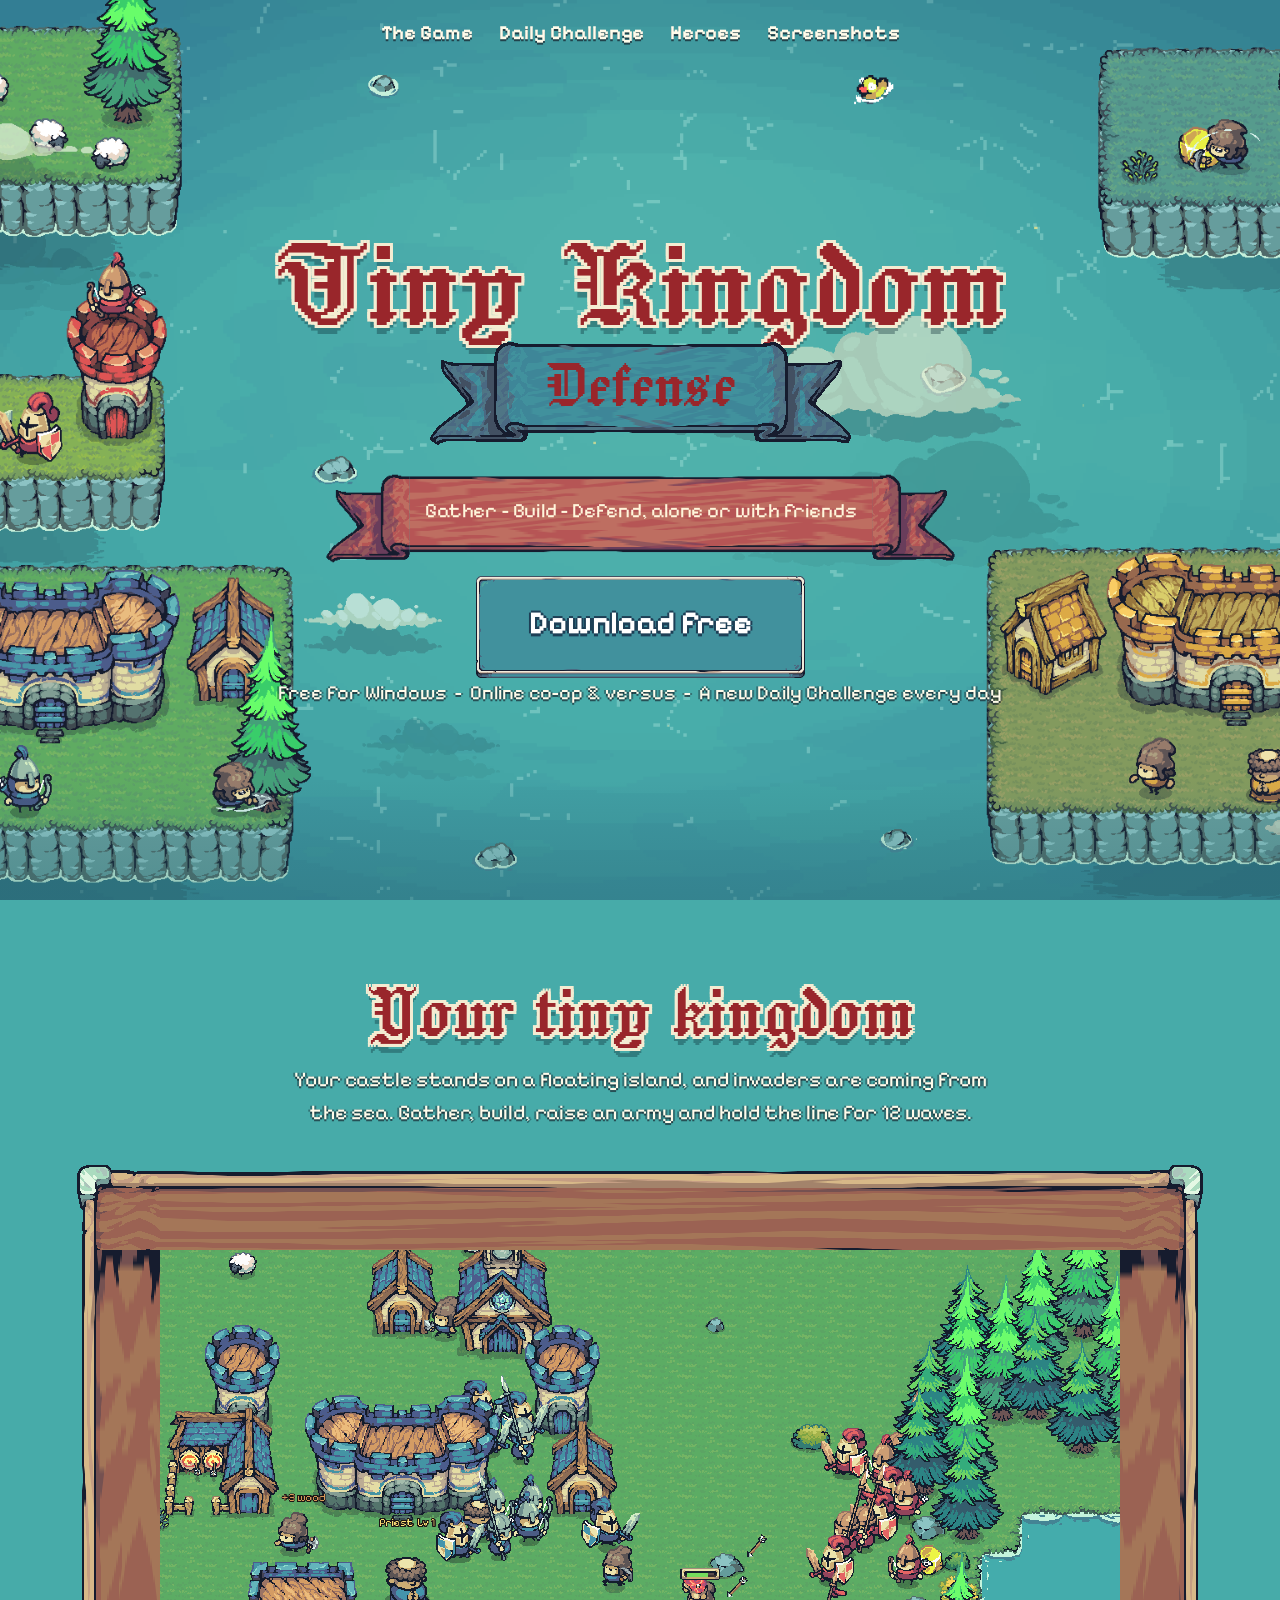
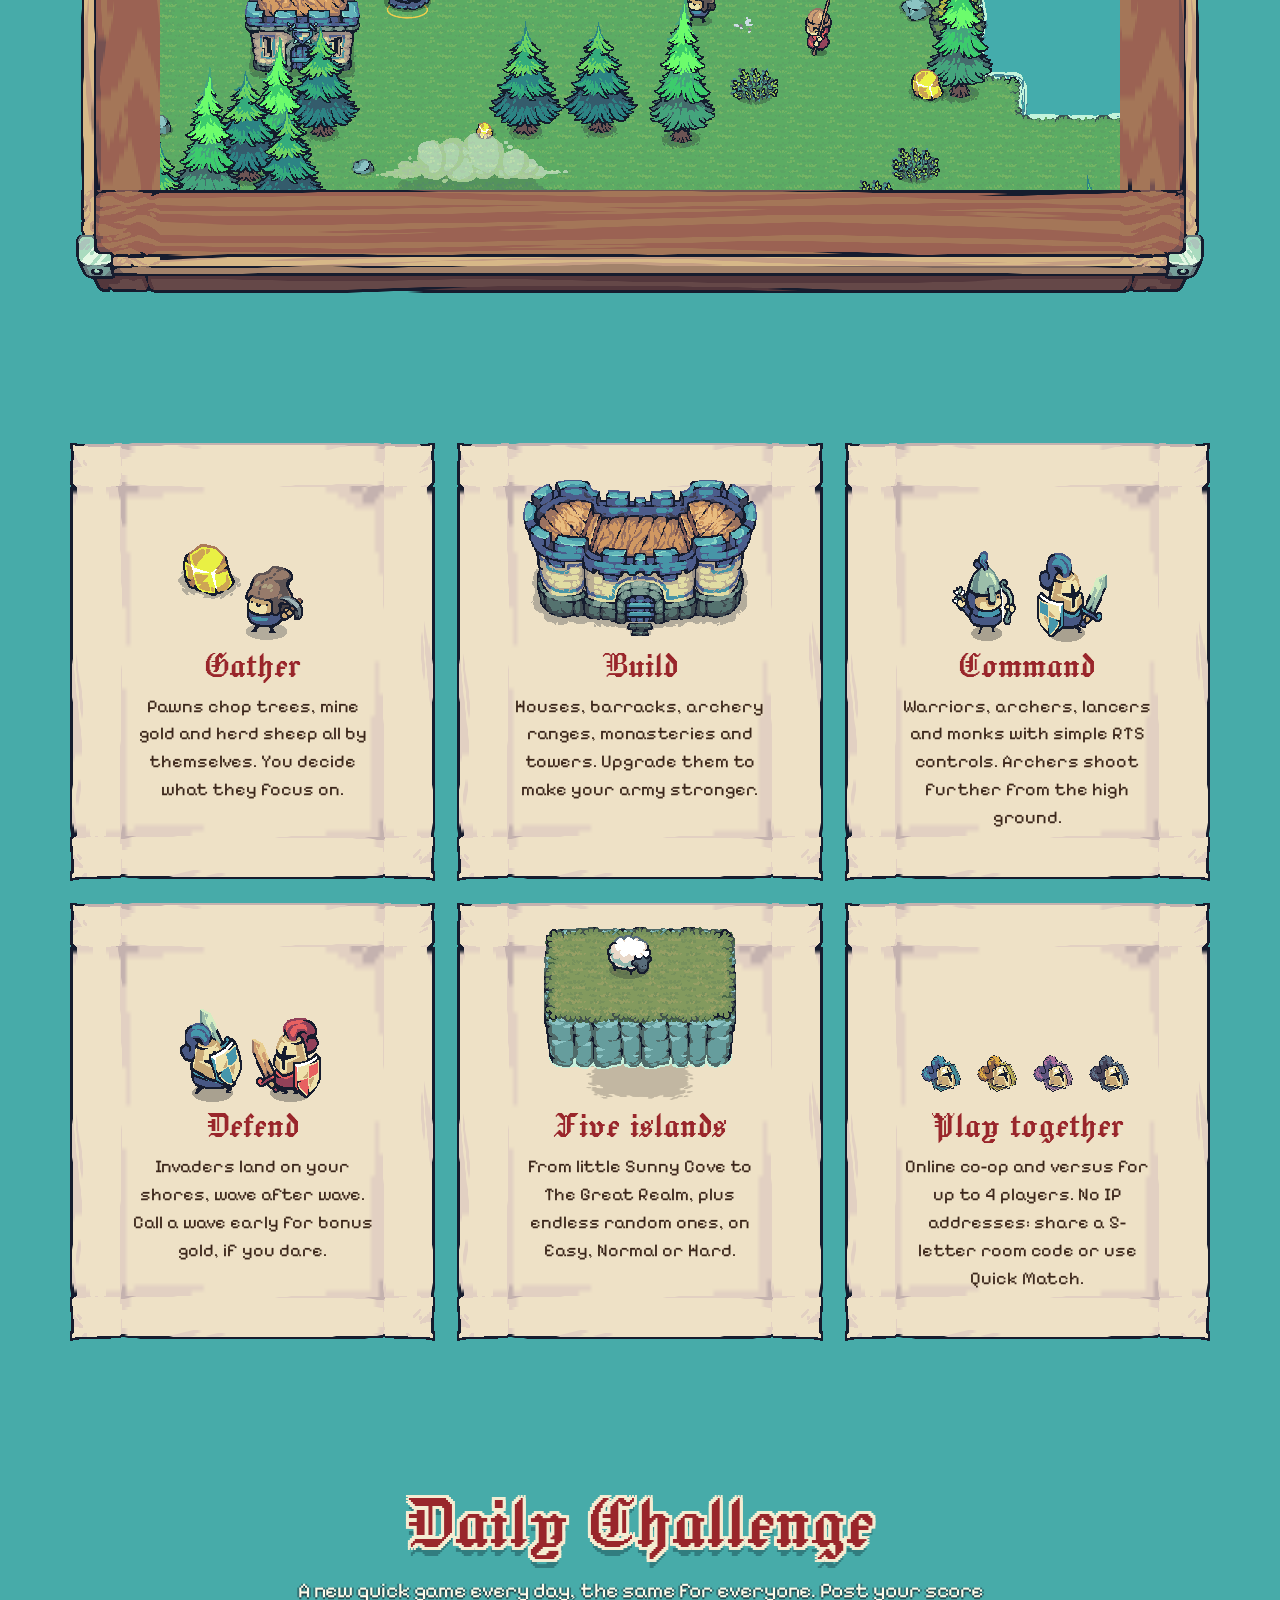
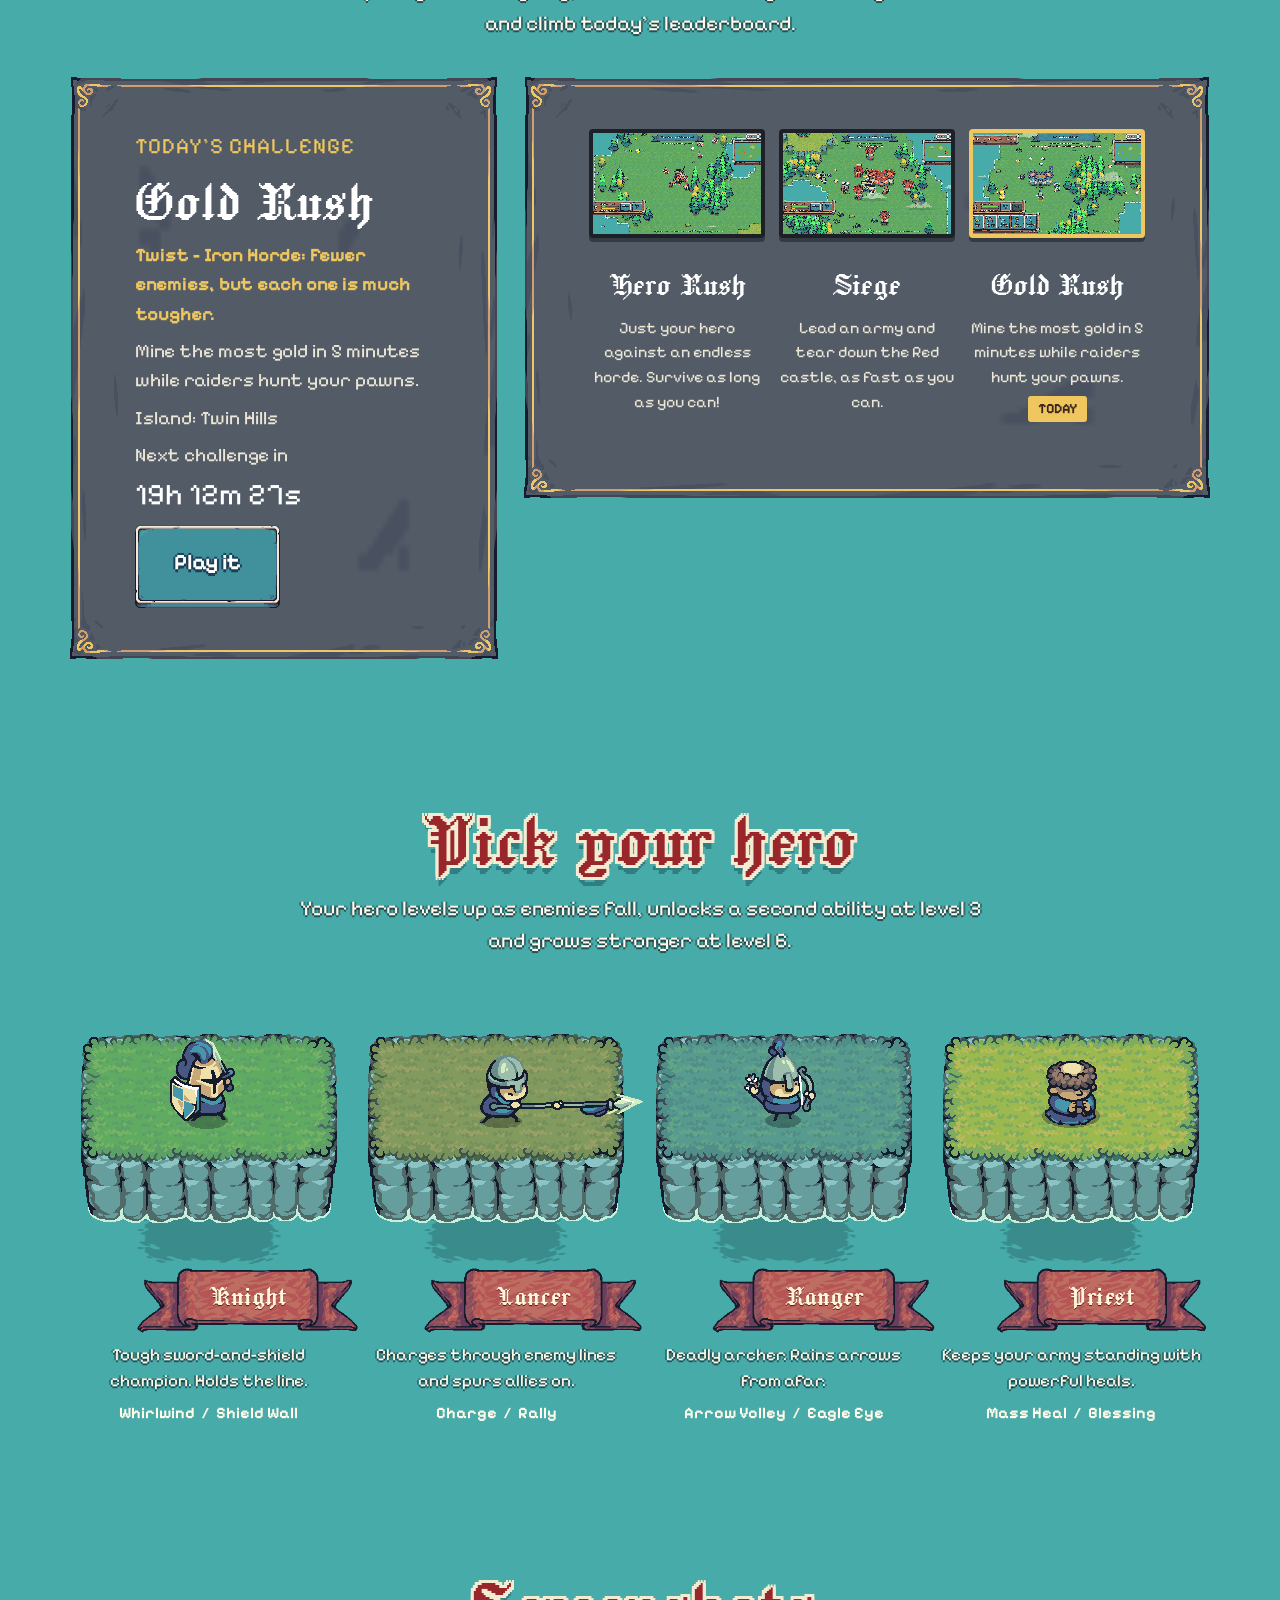
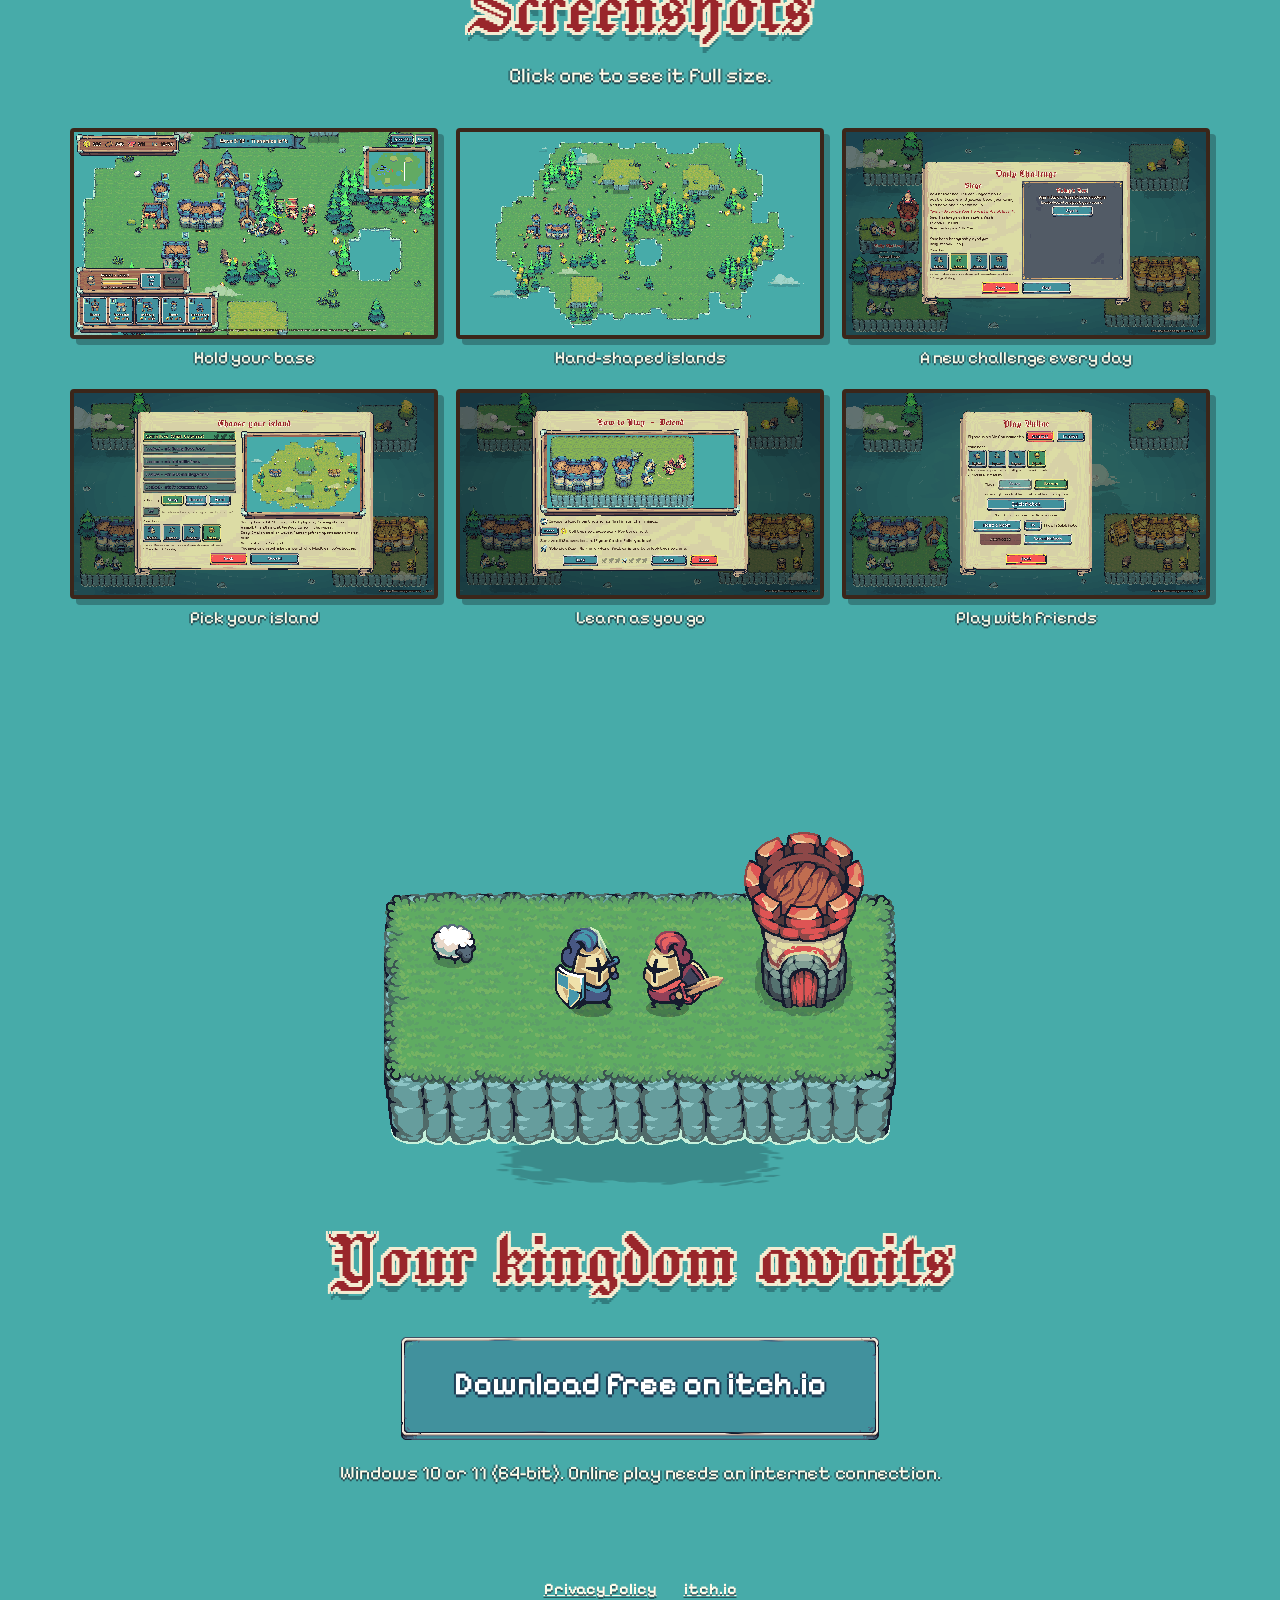
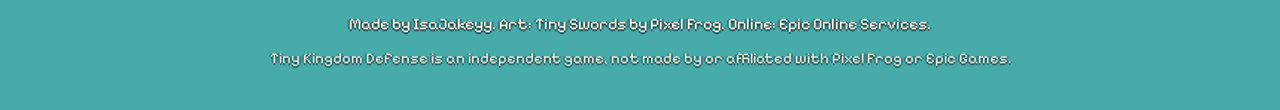
==== commit 90773e67: "Add files via upload" ====
--- a/index.html
+++ b/index.html
@@ -299,20 +299,42 @@
 		return h;
 	}
 	function mod(a, n) { return ((a % n) + n) % n; }
+	var MIX_FROM = 26, SALT_TWIST = 0x9E3779B9, SALT_MAP = 0x85EBCA6B;  // Game.DAILY_MIX_FROM etc.
+	function seedOf(d) { return Math.max(1, (godotHash("tkd-daily:" + d) & 0x7fffffff) >>> 0); }
+	function mix32(x) {  // lowbias32, same as Game._mix32
+		x = x >>> 0;
+		x = (x ^ (x >>> 16)) >>> 0;
+		x = Math.imul(x, 0x7feb352d) >>> 0;
+		x = (x ^ (x >>> 15)) >>> 0;
+		x = Math.imul(x, 0x846ca68b) >>> 0;
+		x = (x ^ (x >>> 16)) >>> 0;
+		return x;
+	}
+	function chain(day, n, step, salt, legacyDiv) {  // same as Game._daily_chain
+		if (day < MIX_FROM || n <= 1) return mod(Math.floor(seedOf(day) / legacyDiv), n);
+		var start = day - step * Math.floor((day - MIX_FROM) / step);
+		var prev = mod(Math.floor(seedOf(start - step) / legacyDiv), n);
+		for (var d = start; d <= day; d += step) {
+			var r = mix32((seedOf(d) ^ salt) >>> 0) % (n - 1);
+			prev = r < prev ? r : r + 1;
+		}
+		return prev;
+	}
+	function twistIndex(d, n) { return chain(d, n, 3, SALT_TWIST, 7); }
+	function islandIndex(d) { return chain(d, 3, 1, SALT_MAP, 13); }
 	function day() { return Math.floor((Date.now() / 1000 - EPOCH) / 86400); }
 	var shown = -1;
 	function update() {
 		var d = day();
 		if (d !== shown) {
 			shown = d;
-			var seed = Math.max(1, (godotHash("tkd-daily:" + d) & 0x7fffffff) >>> 0);
 			var mode = MODES[mod(d, MODES.length)];
 			var fits = TWISTS.filter(function (t) { return t.modes.indexOf(mode.id) >= 0; });
-			var tw = fits[mod(Math.floor(seed / 7), fits.length)];
+			var tw = fits[twistIndex(d, fits.length)];
 			document.getElementById("today-mode").textContent = mode.name;
 			document.getElementById("today-twist").textContent = "Twist - " + tw.name + ": " + (tw[mode.id] || tw.desc);
 			document.getElementById("today-desc").textContent = mode.desc;
-			document.getElementById("today-island").textContent = "Island: " + ISLANDS[mod(Math.floor(seed / 13), ISLANDS.length)];
+			document.getElementById("today-island").textContent = "Island: " + ISLANDS[islandIndex(d)];
 			document.querySelectorAll(".mode-card").forEach(function (c) {
 				c.classList.toggle("is-today", c.getAttribute("data-mode") === mode.id);
 			});
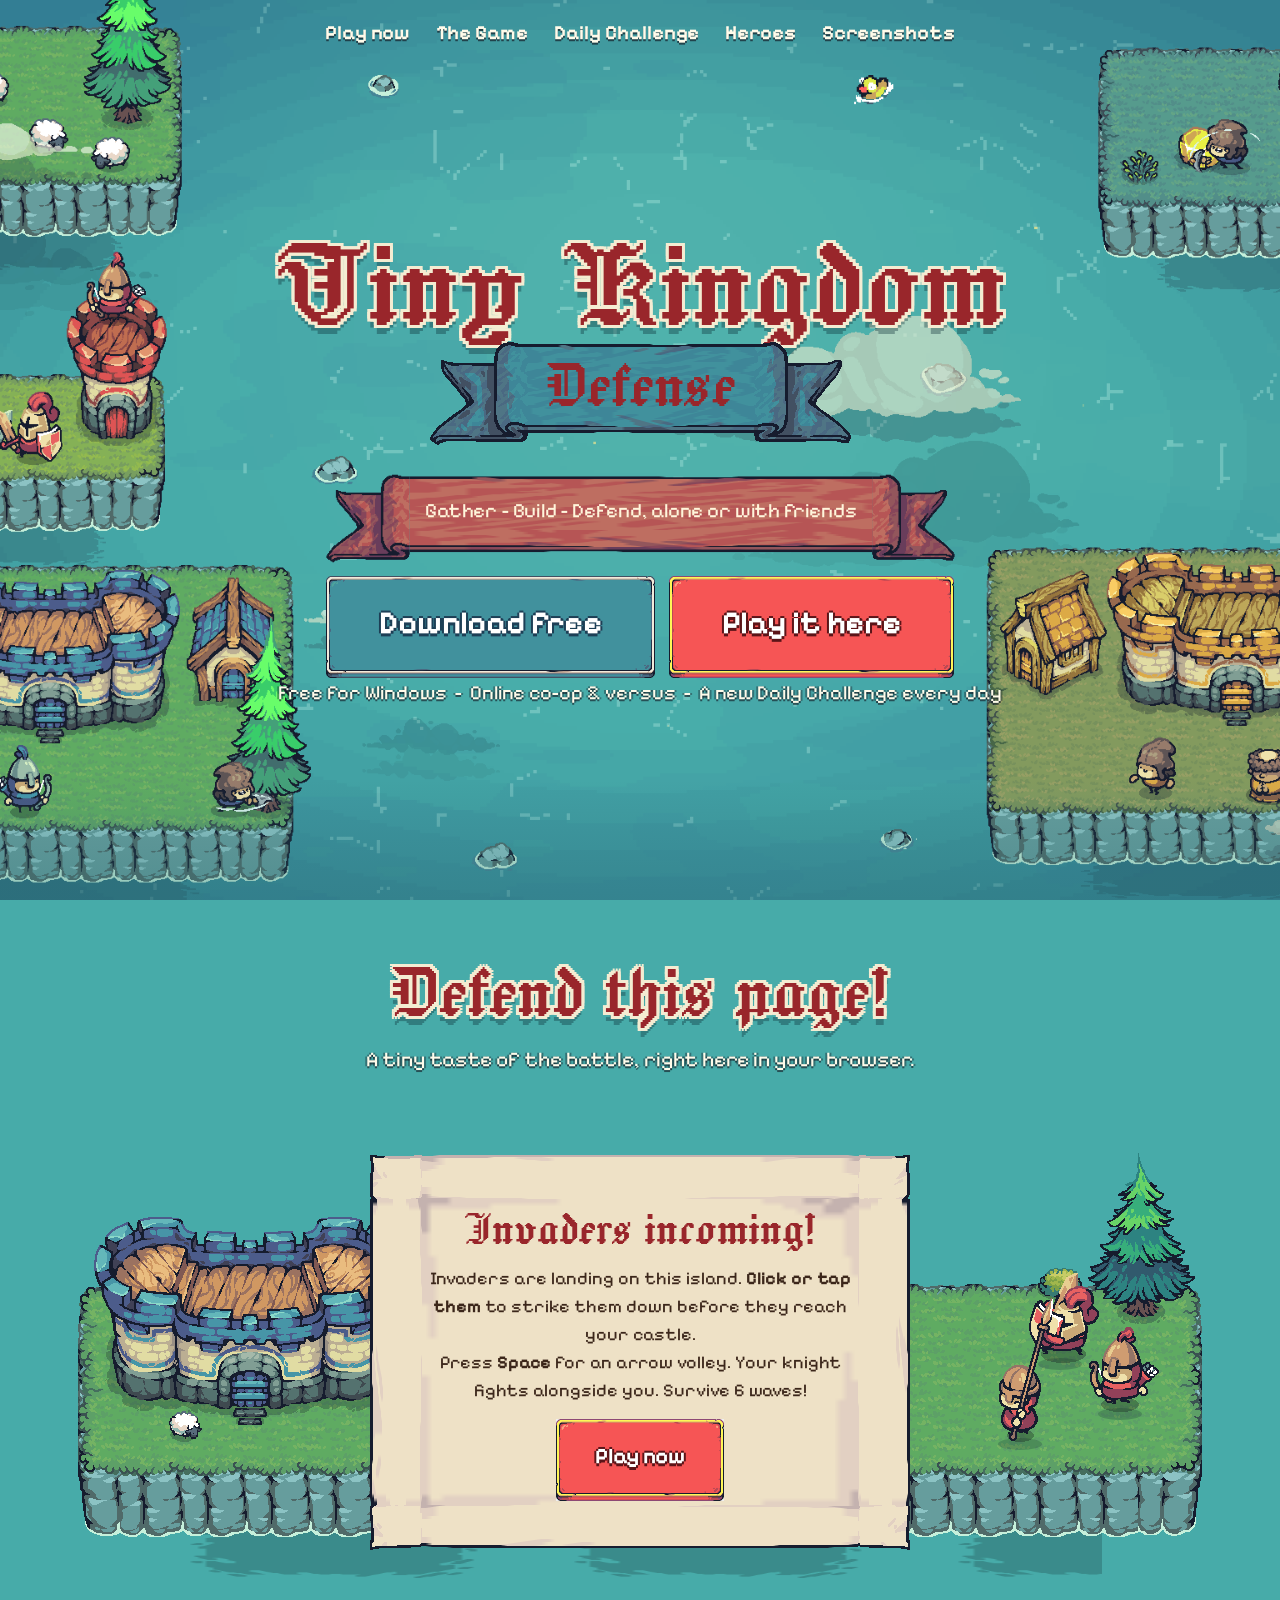
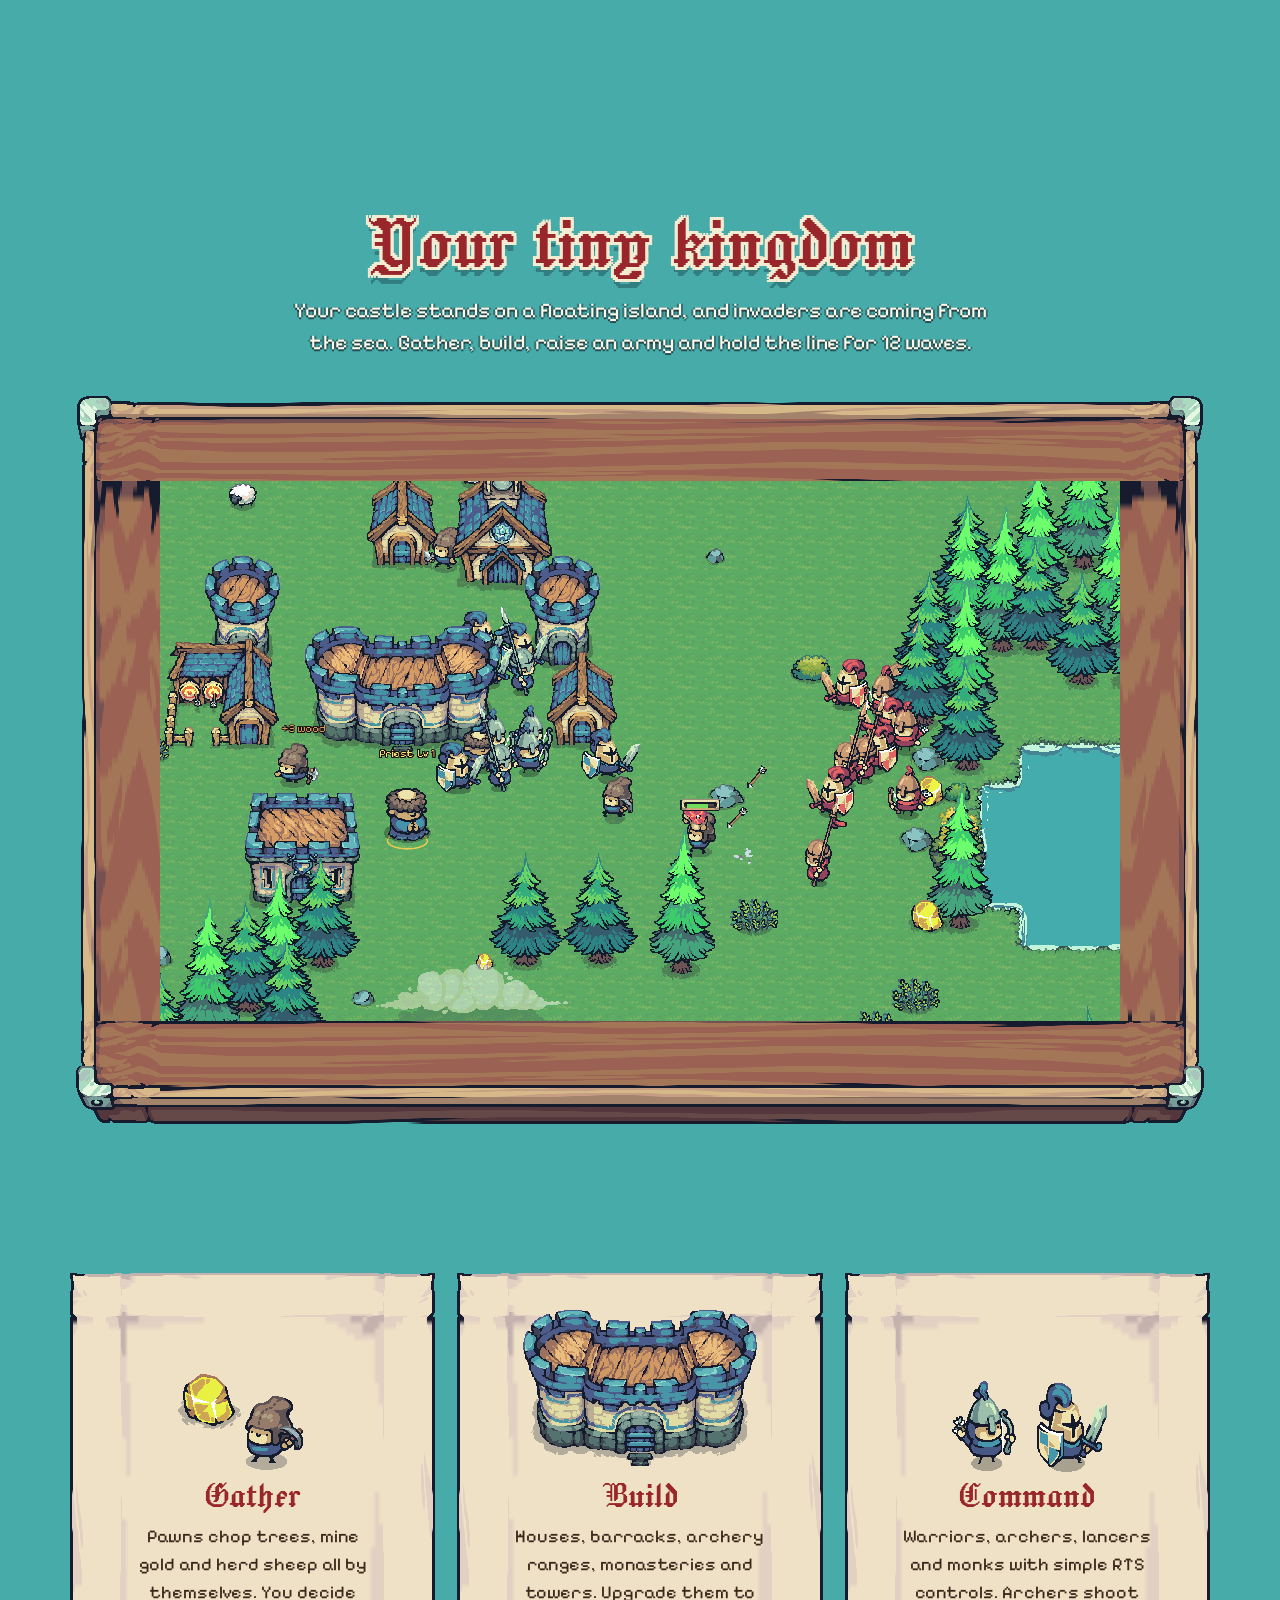
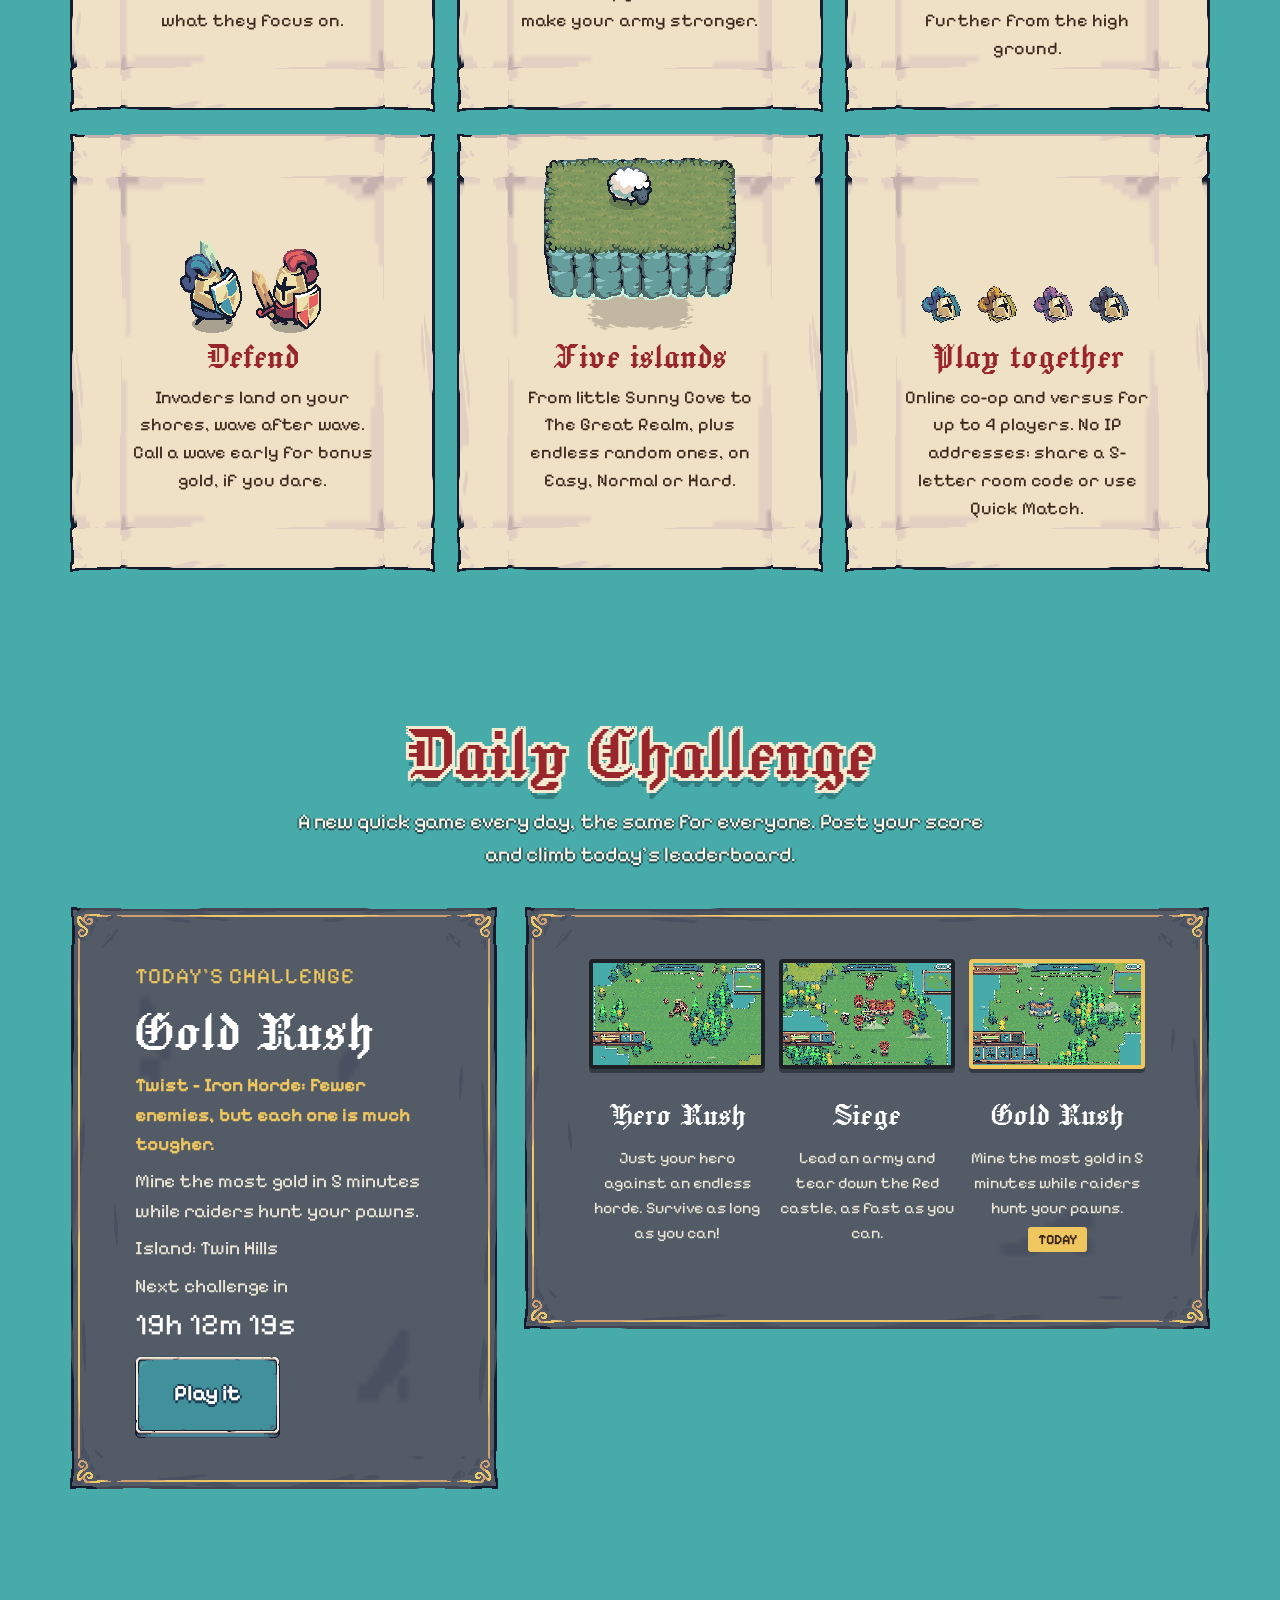
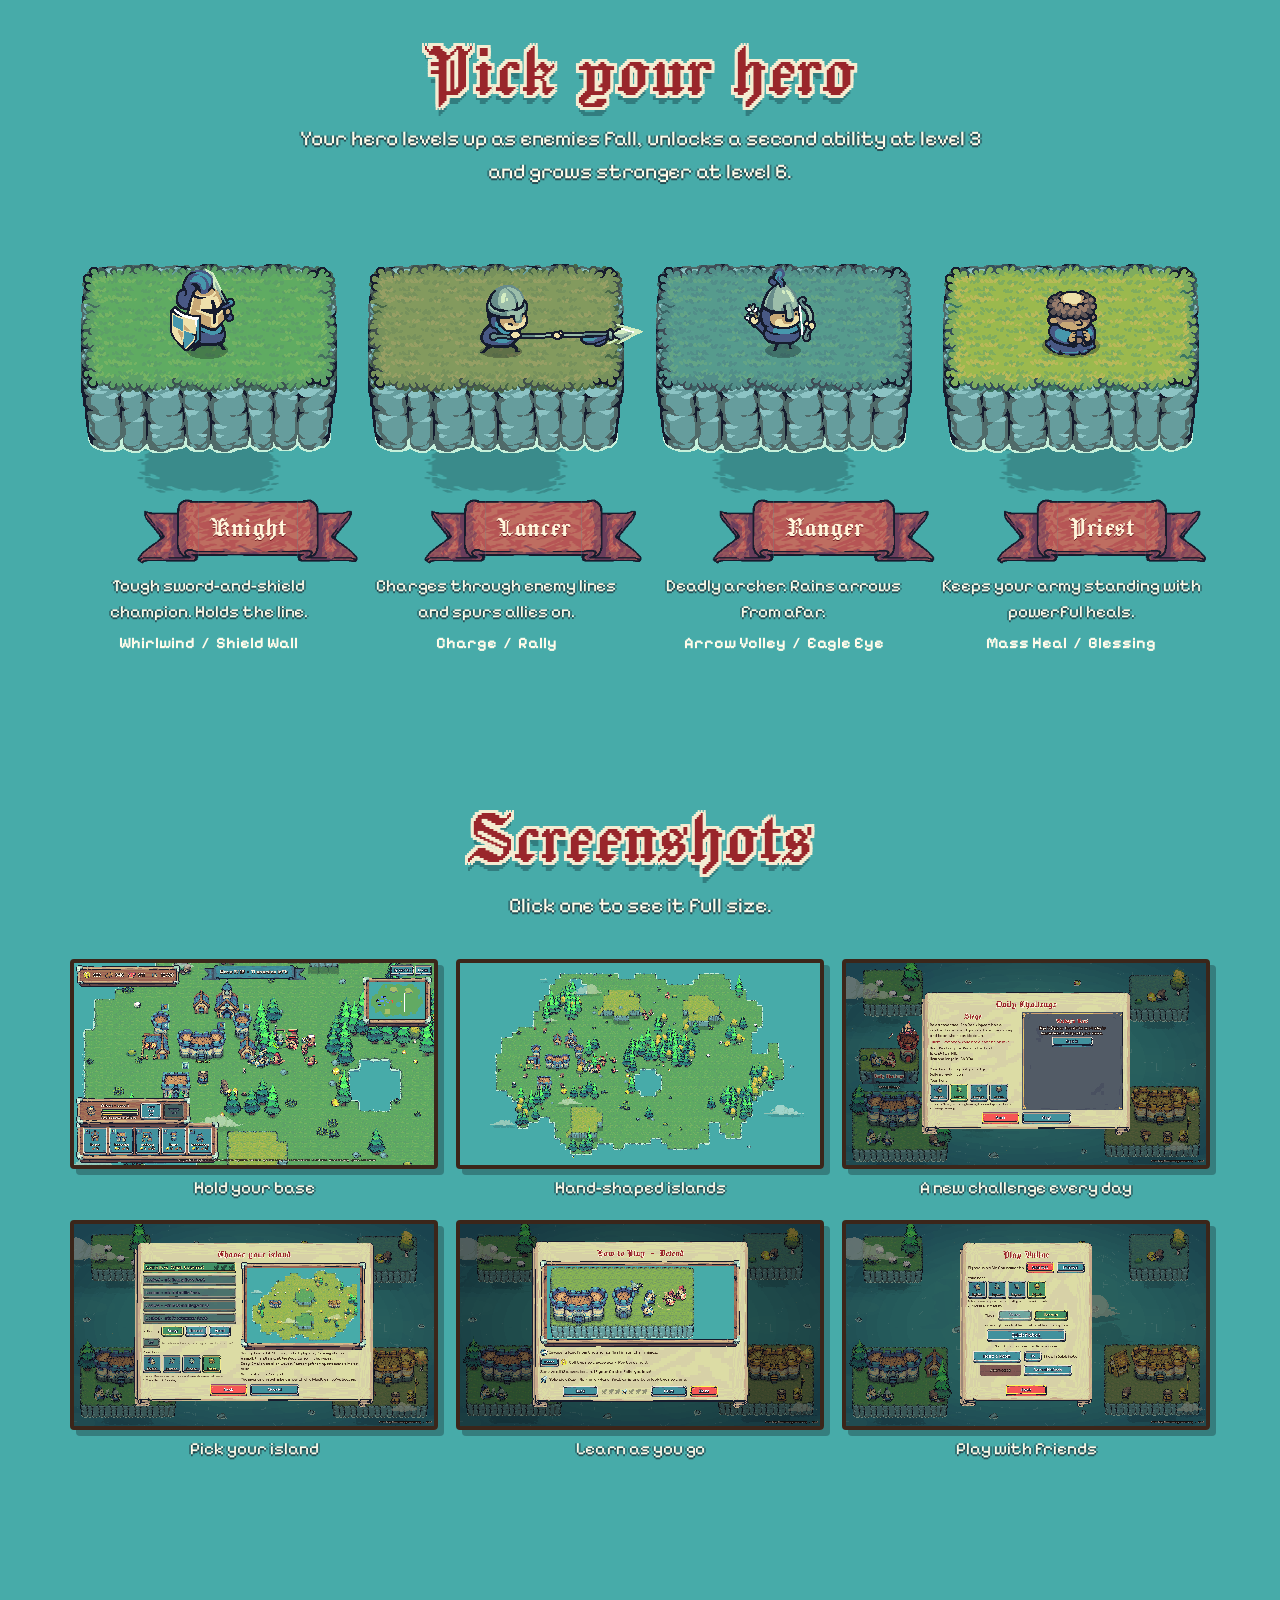
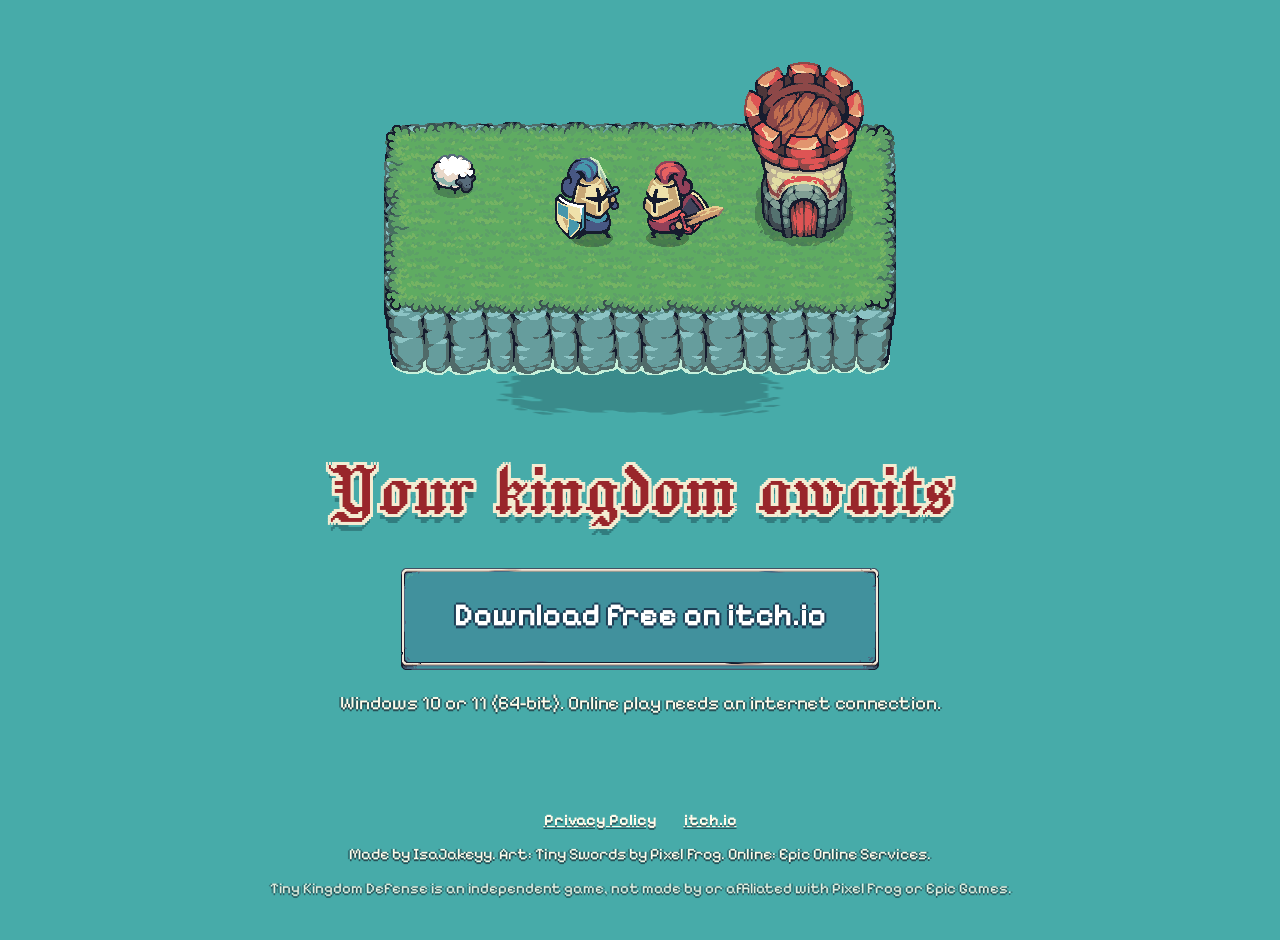
==== commit 53ed3be4: "Add files via upload" ====
--- a/index.html
+++ b/index.html
@@ -19,6 +19,7 @@
 <!-- ============================================================ hero -->
 <header class="hero">
 	<nav class="topnav" aria-label="Sections">
+		<a href="#play">Play now</a>
 		<a href="#game">The Game</a>
 		<a href="#daily">Daily Challenge</a>
 		<a href="#heroes">Heroes</a>
@@ -37,12 +38,30 @@
 		<p class="ribbon-red tagline">Gather - Build - Defend<span class="opt">, alone or with friends</span></p>
 		<div class="cta-row">
 			<a class="btn" href="https://isajakeyy.itch.io/tiny-kingdom-defense">Download free</a>
+			<a class="btn red" href="#play">Play it here</a>
 		</div>
 		<p class="hero-note light-text">Free for Windows &nbsp;-&nbsp; Online co-op &amp; versus &nbsp;-&nbsp; A new Daily Challenge every day</p>
 	</div>
 </header>
 
 <main>
+<!-- ============================================================ playable mini-game (game.js) -->
+<section id="play" class="play">
+	<div class="wrap">
+		<div class="section-title">
+			<h2 class="title-text">Defend this page!</h2>
+			<p class="light-text">A tiny taste of the battle, right here in your browser.</p>
+		</div>
+		<div class="play-stage" id="play-stage">
+			<canvas id="play-canvas" aria-label="Mini-game: click the red invaders before they reach the blue castle"></canvas>
+			<div class="play-overlay" id="play-overlay" hidden></div>
+		</div>
+		<div class="play-controls">
+			<button type="button" class="btn small-btn" id="play-volley" hidden>Arrow Volley (Space)</button>
+		</div>
+	</div>
+</section>
+
 <!-- ============================================================ trailer -->
 <section id="game" class="trailer">
 	<div class="wrap">
@@ -364,5 +383,6 @@
 	box.addEventListener("click", function (e) { if (e.target === box) box.close(); });
 })();
 </script>
+<script src="game.js"></script>
 </body>
 </html>
--- a/style.css
+++ b/style.css
@@ -179,6 +179,28 @@
 .avatars { display: flex; flex-wrap: wrap; gap: 4px; }
 .avatars img { width: 52px; height: 52px; }
 
+/* Playable mini-game ("Defend this page!", game.js) */
+.play { padding-top: 50px; }
+.play-stage { position: relative; cursor: url("images/game/cursor_hand.png") 22 8, pointer; }
+.play-stage canvas { display: block; width: 100%; touch-action: manipulation; -webkit-user-select: none; user-select: none; }
+.play-overlay { position: absolute; inset: 0; display: grid; place-items: center; padding: 8px; cursor: auto; }
+.play-overlay[hidden], .play-controls [hidden] { display: none; }
+.play-panel { max-width: 540px; text-align: center; animation: pop 0.25s ease-out; }
+.play-panel h3 { font-family: "Jacquard 24", Georgia, serif; font-size: 52px; line-height: 1; color: var(--red); }
+.play-panel p { margin: 10px 0 14px; font-size: 18px; }
+.play-panel .new-best { color: var(--red); font-weight: 700; }
+.play-btns { display: flex; flex-wrap: wrap; gap: 10px; justify-content: center; }
+.play-btns .btn, .play-controls .btn { font-family: inherit; cursor: pointer; }
+.play-controls { text-align: center; min-height: 64px; margin-top: 4px; }
+.play-controls .btn:disabled { filter: grayscale(0.8) brightness(0.85); transform: none; cursor: default; }
+@keyframes pop { from { transform: scale(0.8); opacity: 0; } }
+@media (max-width: 640px) {
+	.play-overlay { position: relative; inset: auto; margin-top: -30px; padding: 0; }  /* panel goes under the island */
+	.play-panel h3 { font-size: 40px; }
+	.play-panel p { font-size: 16px; }
+}
+.cta-row { display: flex; flex-wrap: wrap; justify-content: center; gap: 4px 14px; }
+
 /* Daily Challenge */
 .daily { display: grid; grid-template-columns: minmax(0, 1fr) minmax(0, 1.6fr); gap: 26px; align-items: start; }
 .today h3 { color: var(--gold); font-size: 22px; letter-spacing: 1px; }
@@ -236,7 +258,7 @@
 }
 @media (max-width: 640px) {
 	body { font-size: 17px; }
-	.topnav { gap: 12px; font-size: 14px; white-space: nowrap; }
+	.topnav { left: 8px; right: 8px; transform: none; flex-wrap: wrap; justify-content: center; gap: 2px 14px; font-size: 14px; }
 	.features, .together, .modes, .gallery { grid-template-columns: 1fr; }
 	.logo-top { font-size: clamp(40px, 13vw, 90px); }
 	/* Ribbons at exactly half size on phones. */
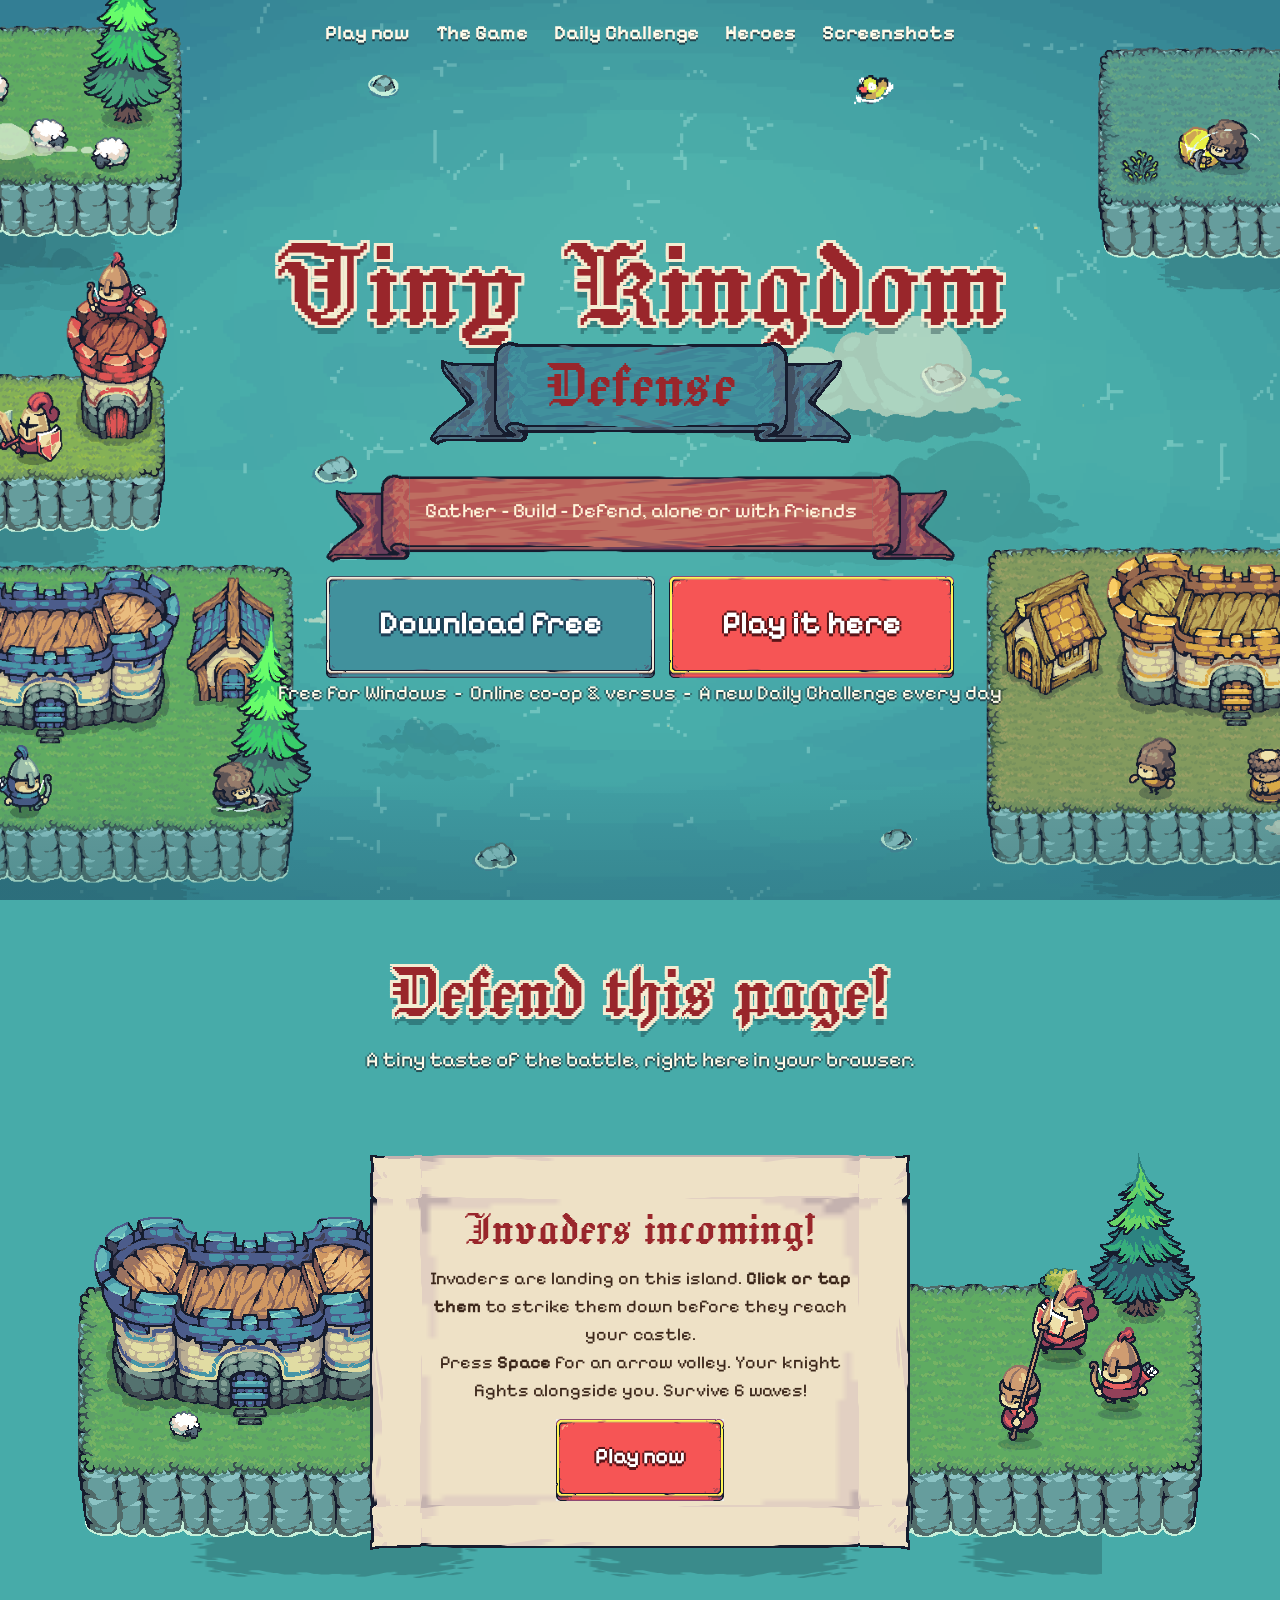
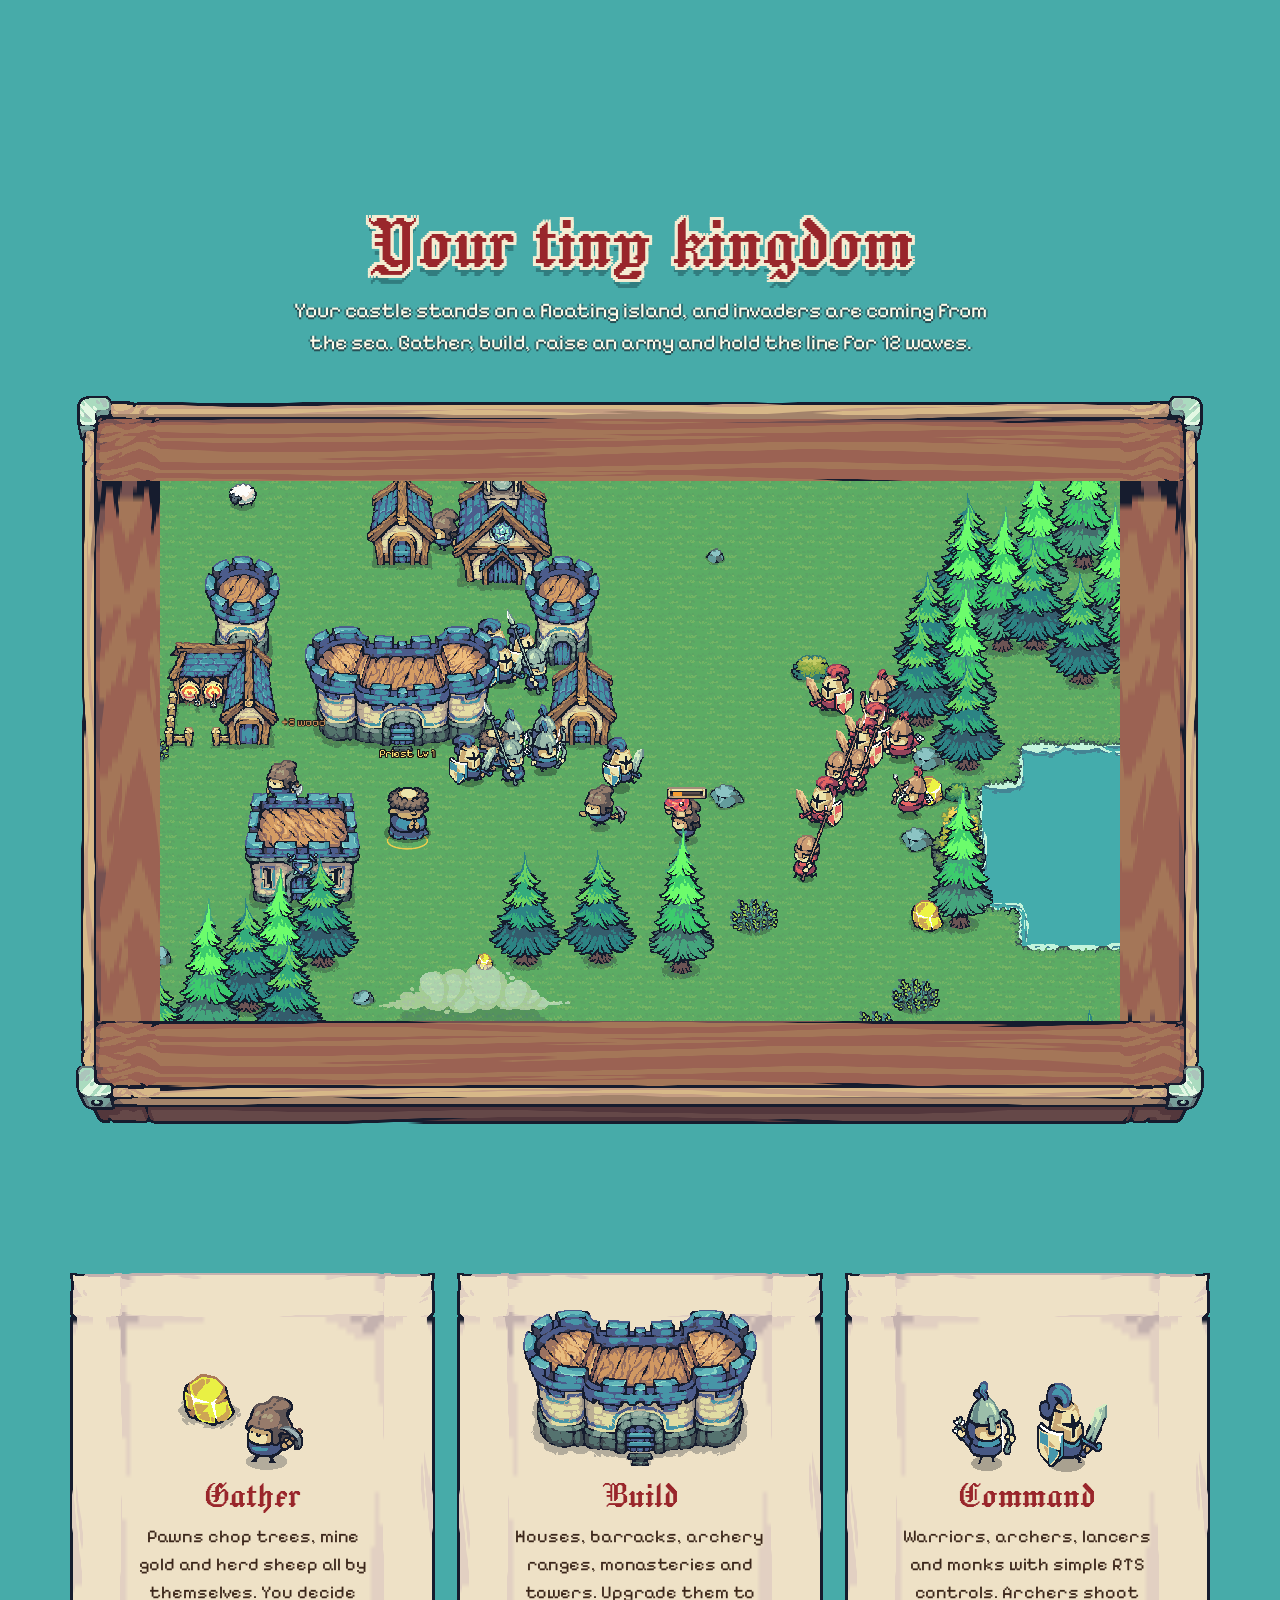
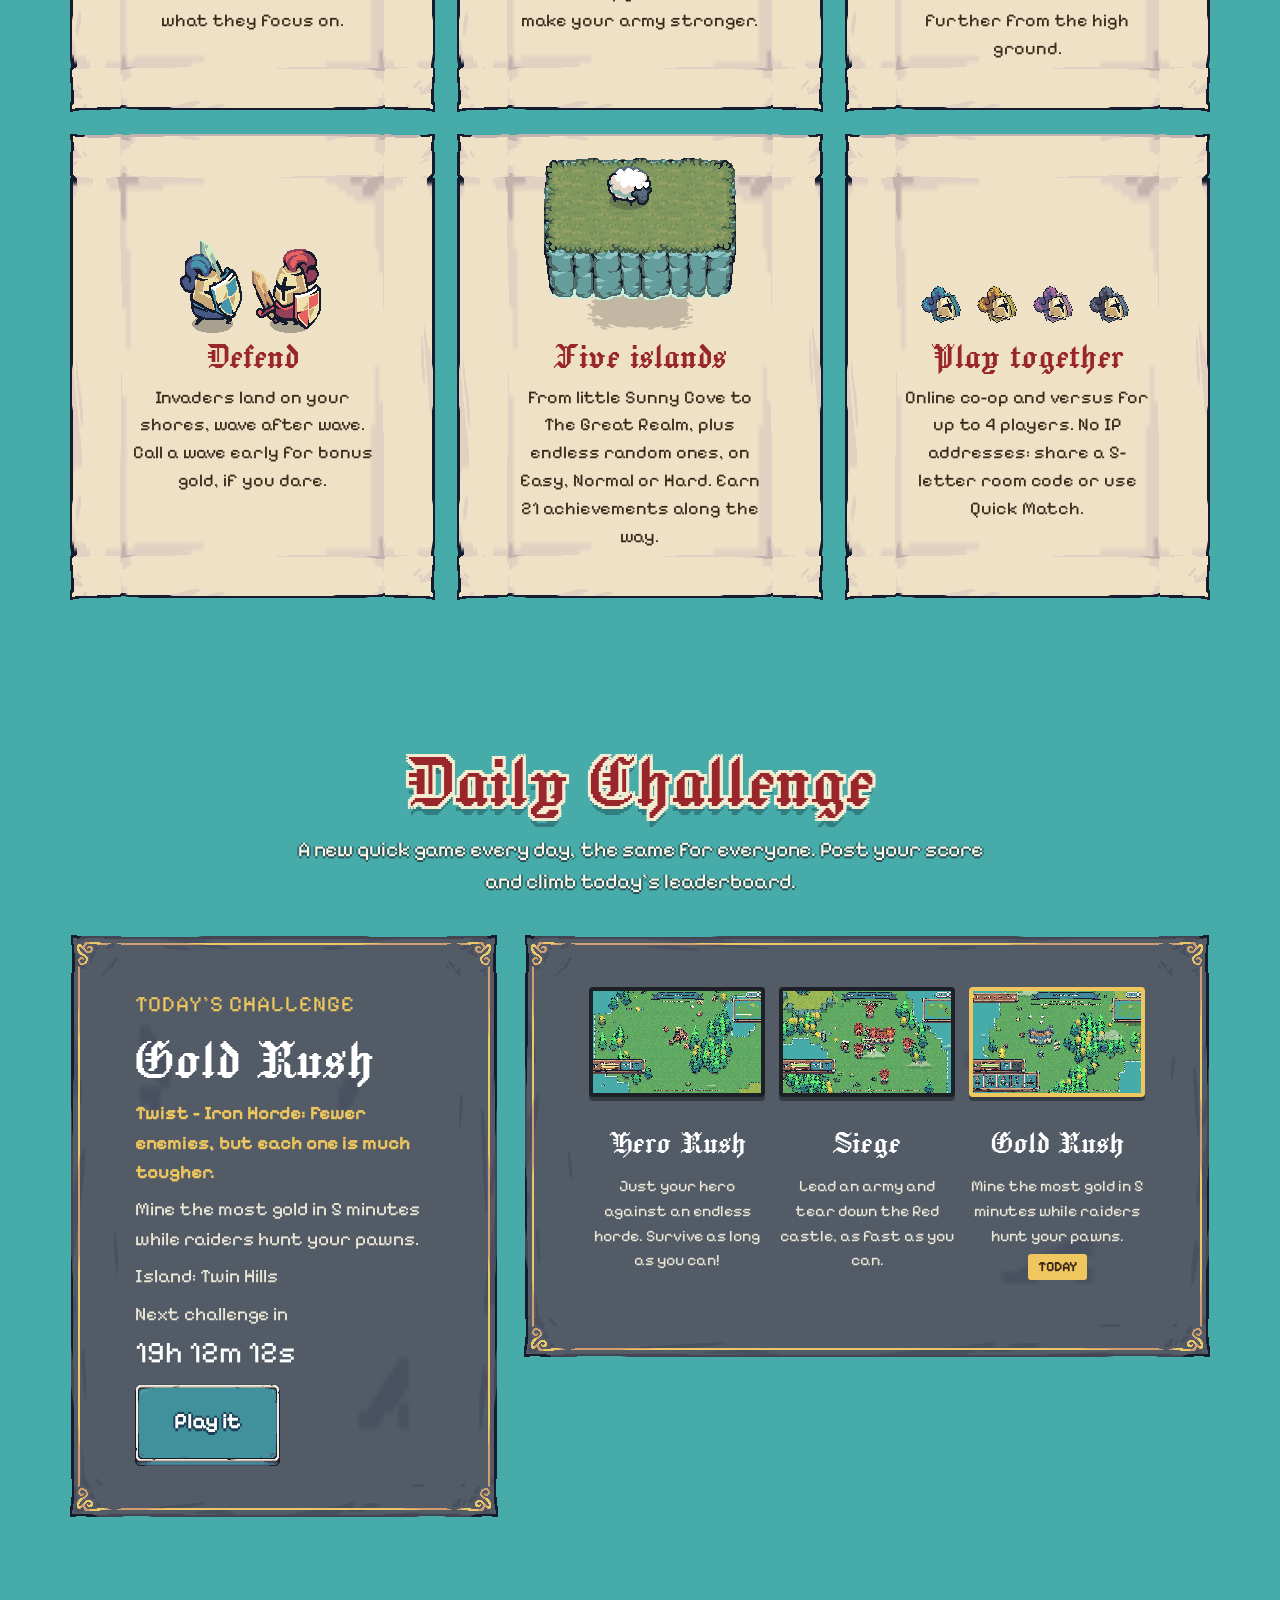
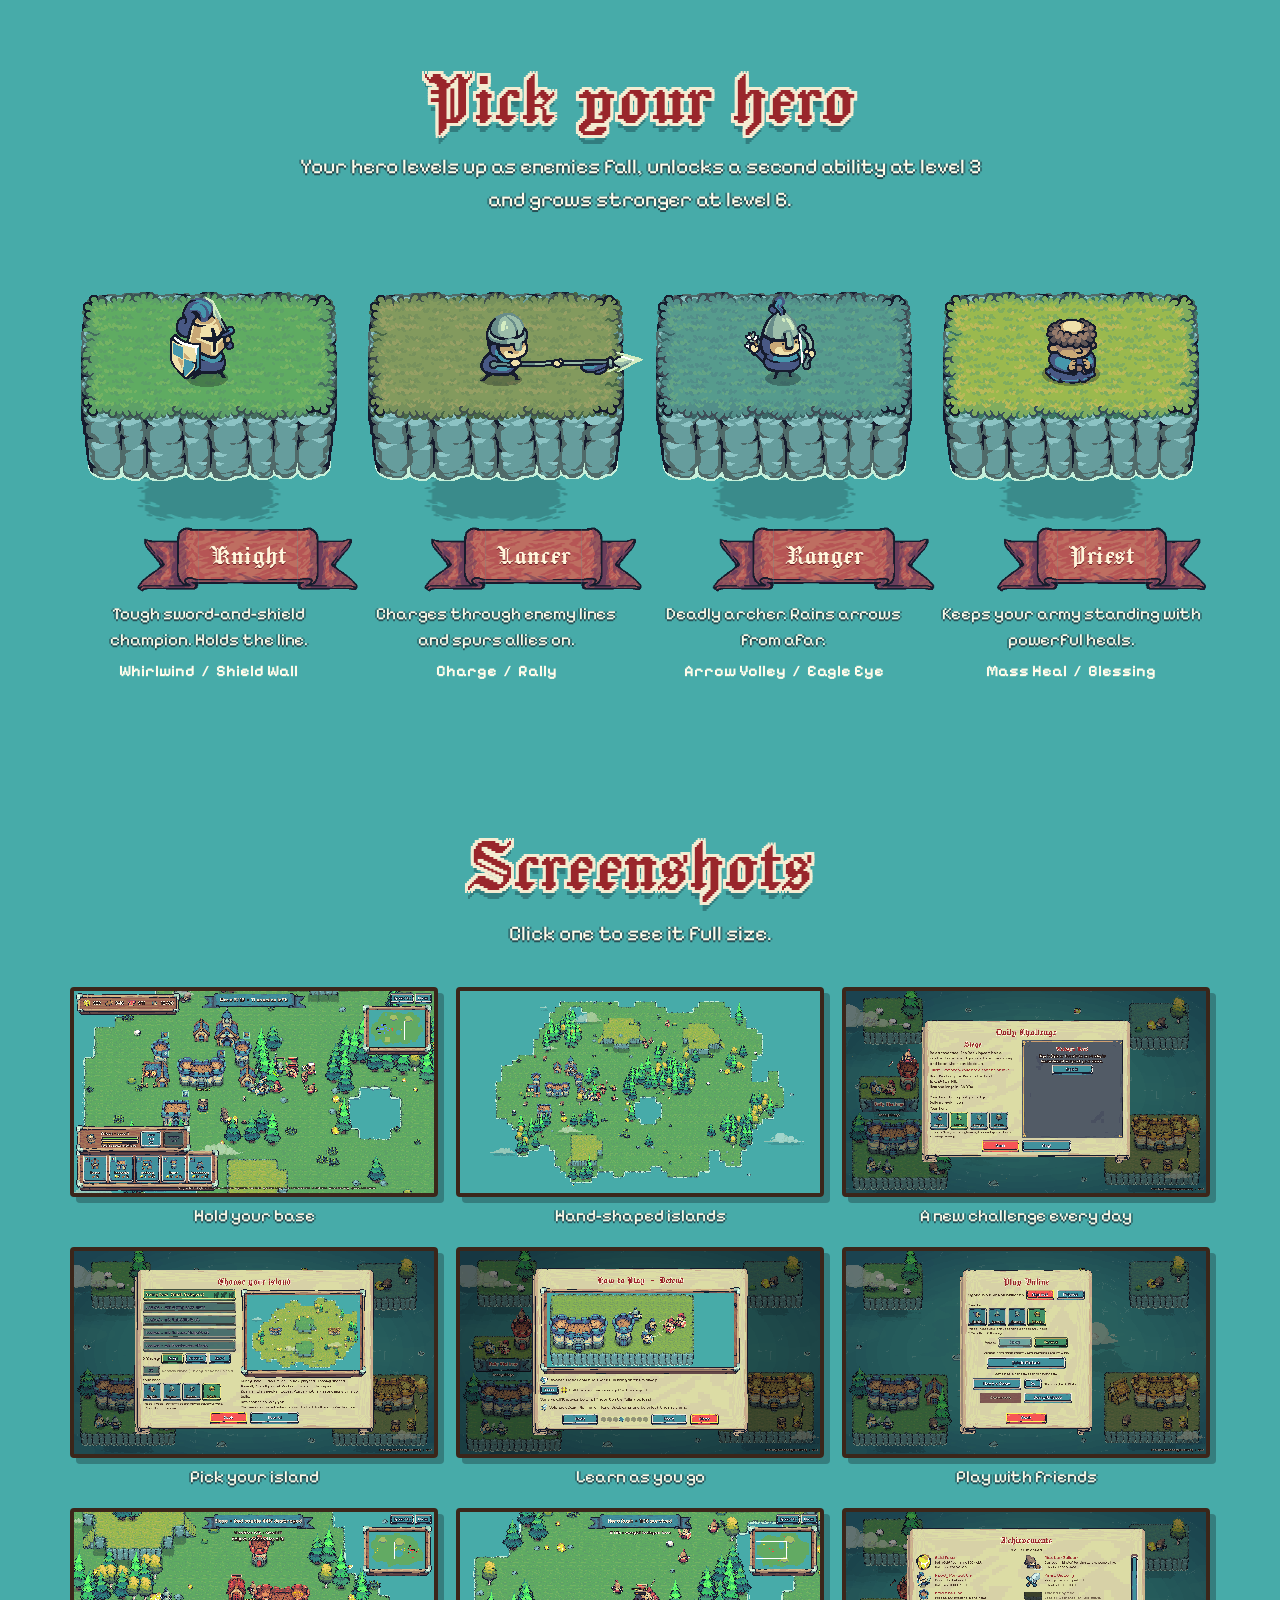
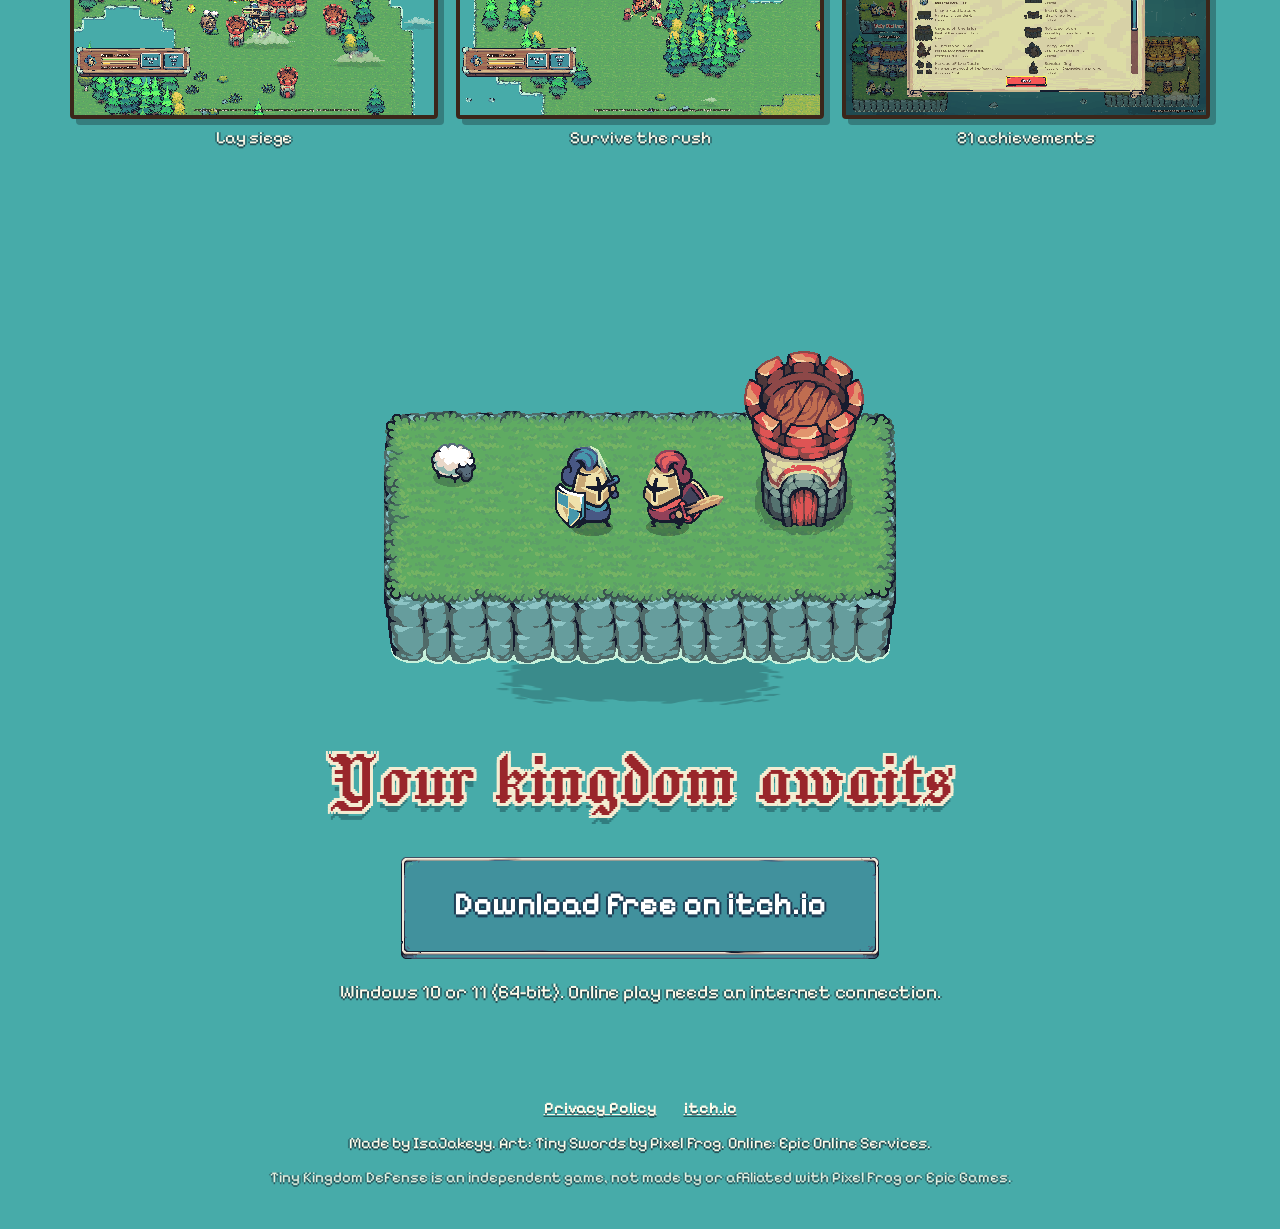
==== commit b765c951: "Add files via upload" ====
--- a/index.html
+++ b/index.html
@@ -4,7 +4,7 @@
 	<meta charset="utf-8">
 	<meta name="viewport" content="width=device-width, initial-scale=1">
 	<title>Tiny Kingdom Defense</title>
-	<meta name="description" content="Gather, build and defend your island castle against waves of invaders, alone or with friends. A free pixel-art castle defense game for Windows, with online co-op, versus and a new Daily Challenge every day.">
+	<meta name="description" content="Gather, build and defend your island castle against waves of invaders, alone or with friends. A free pixel-art castle defense game for Windows, with online co-op, versus, a new Daily Challenge every day and 21 achievements.">
 	<meta property="og:title" content="Tiny Kingdom Defense">
 	<meta property="og:description" content="Gather, build and defend your island castle, alone or with friends. Free for Windows.">
 	<meta property="og:image" content="https://tinykingdomdefense.crabdance.com/images/shots/02_battle.png">
@@ -116,7 +116,7 @@
 				</div>
 			</div>
 			<h3>Five islands</h3>
-			<p>From little Sunny Cove to The Great Realm, plus endless random ones, on Easy, Normal or Hard.</p>
+			<p>From little Sunny Cove to The Great Realm, plus endless random ones, on Easy, Normal or Hard. Earn 21 achievements along the way.</p>
 		</article>
 		<article class="paper feature">
 			<div class="art avatars">
@@ -254,6 +254,15 @@
 			<figure style="margin:0"><button type="button" data-full="images/shots/07_play_online.png" data-caption="Play online: room codes, Quick Match and Epic friends.">
 				<img src="images/shots/07_play_online.png" width="1920" height="1080" alt="The Play Online menu"></button>
 				<figcaption class="light-text">Play with friends</figcaption></figure>
+			<figure style="margin:0"><button type="button" data-full="images/shots/09_siege.png" data-caption="Daily Siege: lead an army against the Red kingdom's castle.">
+				<img src="images/shots/09_siege.png" width="1920" height="1080" alt="A Daily Challenge siege on the Red castle"></button>
+				<figcaption class="light-text">Lay siege</figcaption></figure>
+			<figure style="margin:0"><button type="button" data-full="images/shots/11_hero_rush.png" data-caption="Daily Hero Rush: just your hero against an endless horde.">
+				<img src="images/shots/11_hero_rush.png" width="1920" height="1080" alt="A hero fighting off a horde in Hero Rush"></button>
+				<figcaption class="light-text">Survive the rush</figcaption></figure>
+			<figure style="margin:0"><button type="button" data-full="images/shots/14_achievements.png" data-caption="21 achievements, each with its own picture.">
+				<img src="images/shots/14_achievements.png" width="1920" height="1080" alt="The Achievements list"></button>
+				<figcaption class="light-text">21 achievements</figcaption></figure>
 		</div>
 	</div>
 </section>
